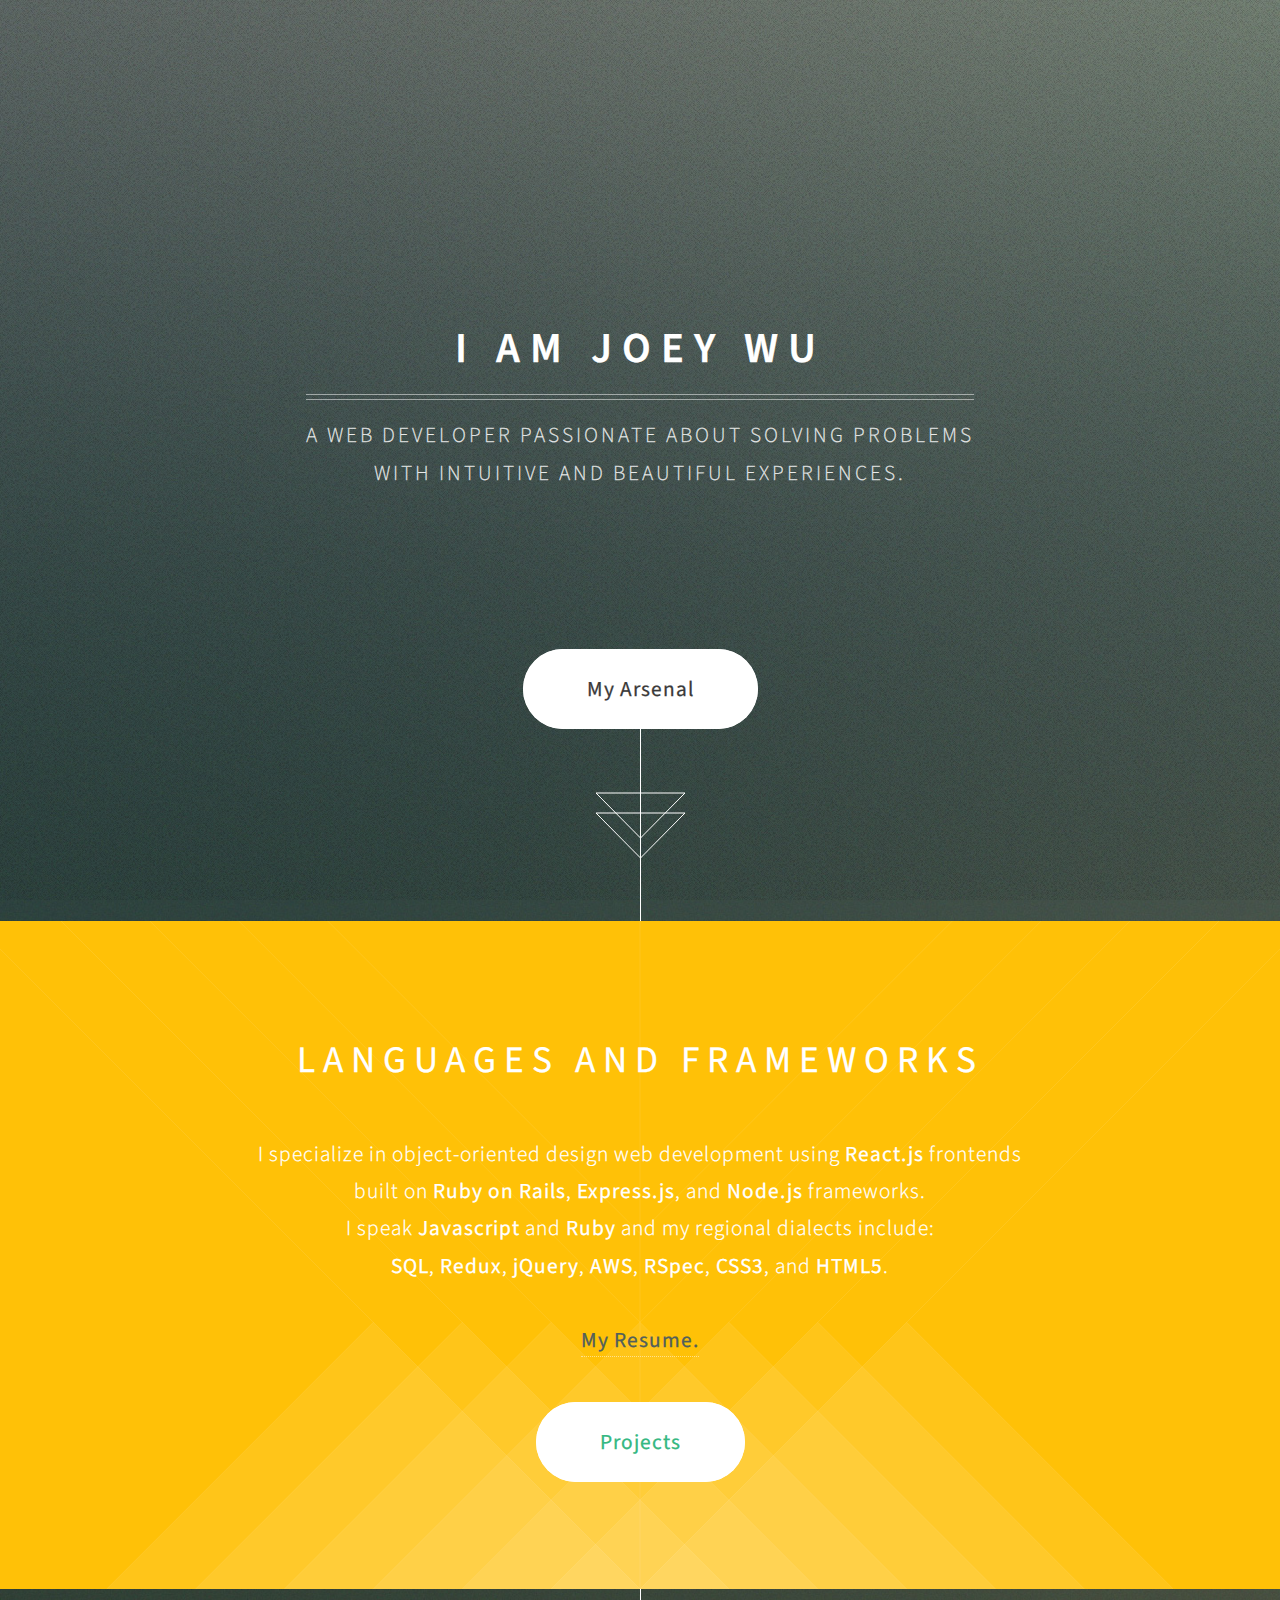
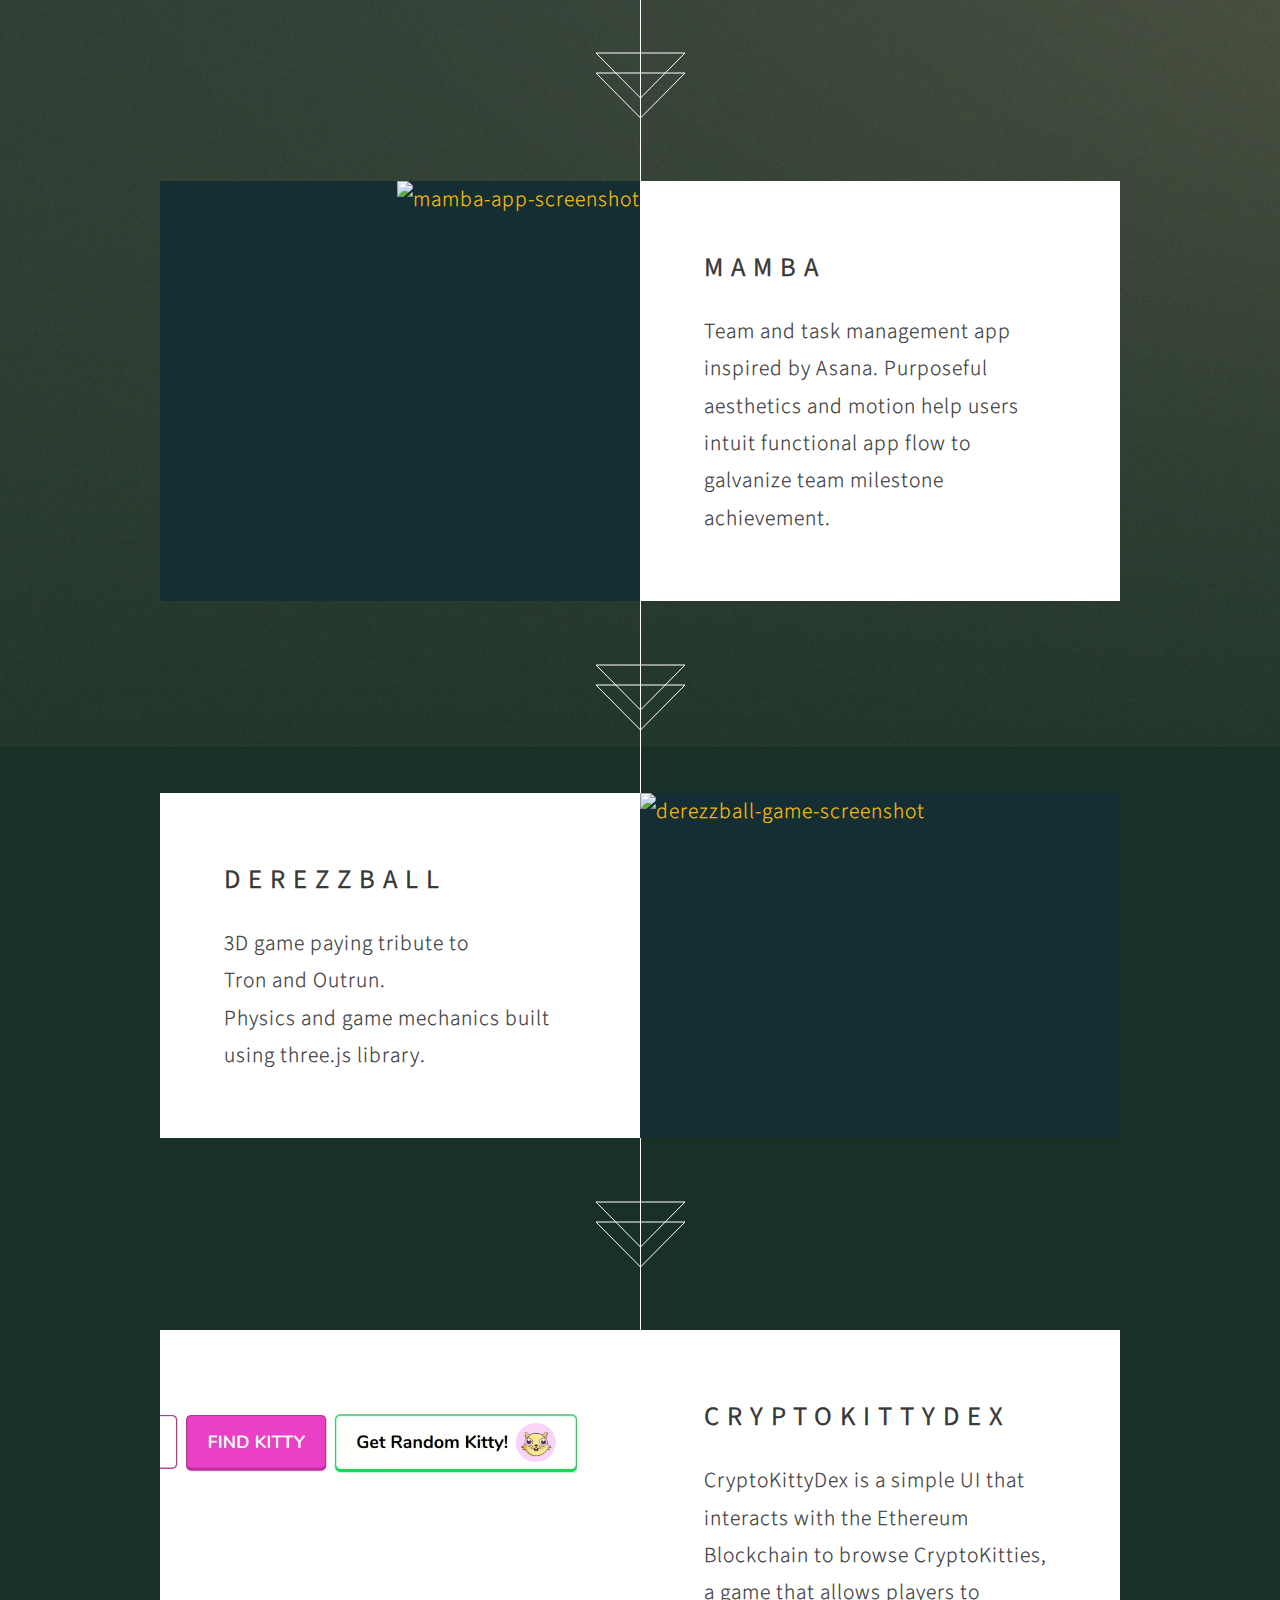
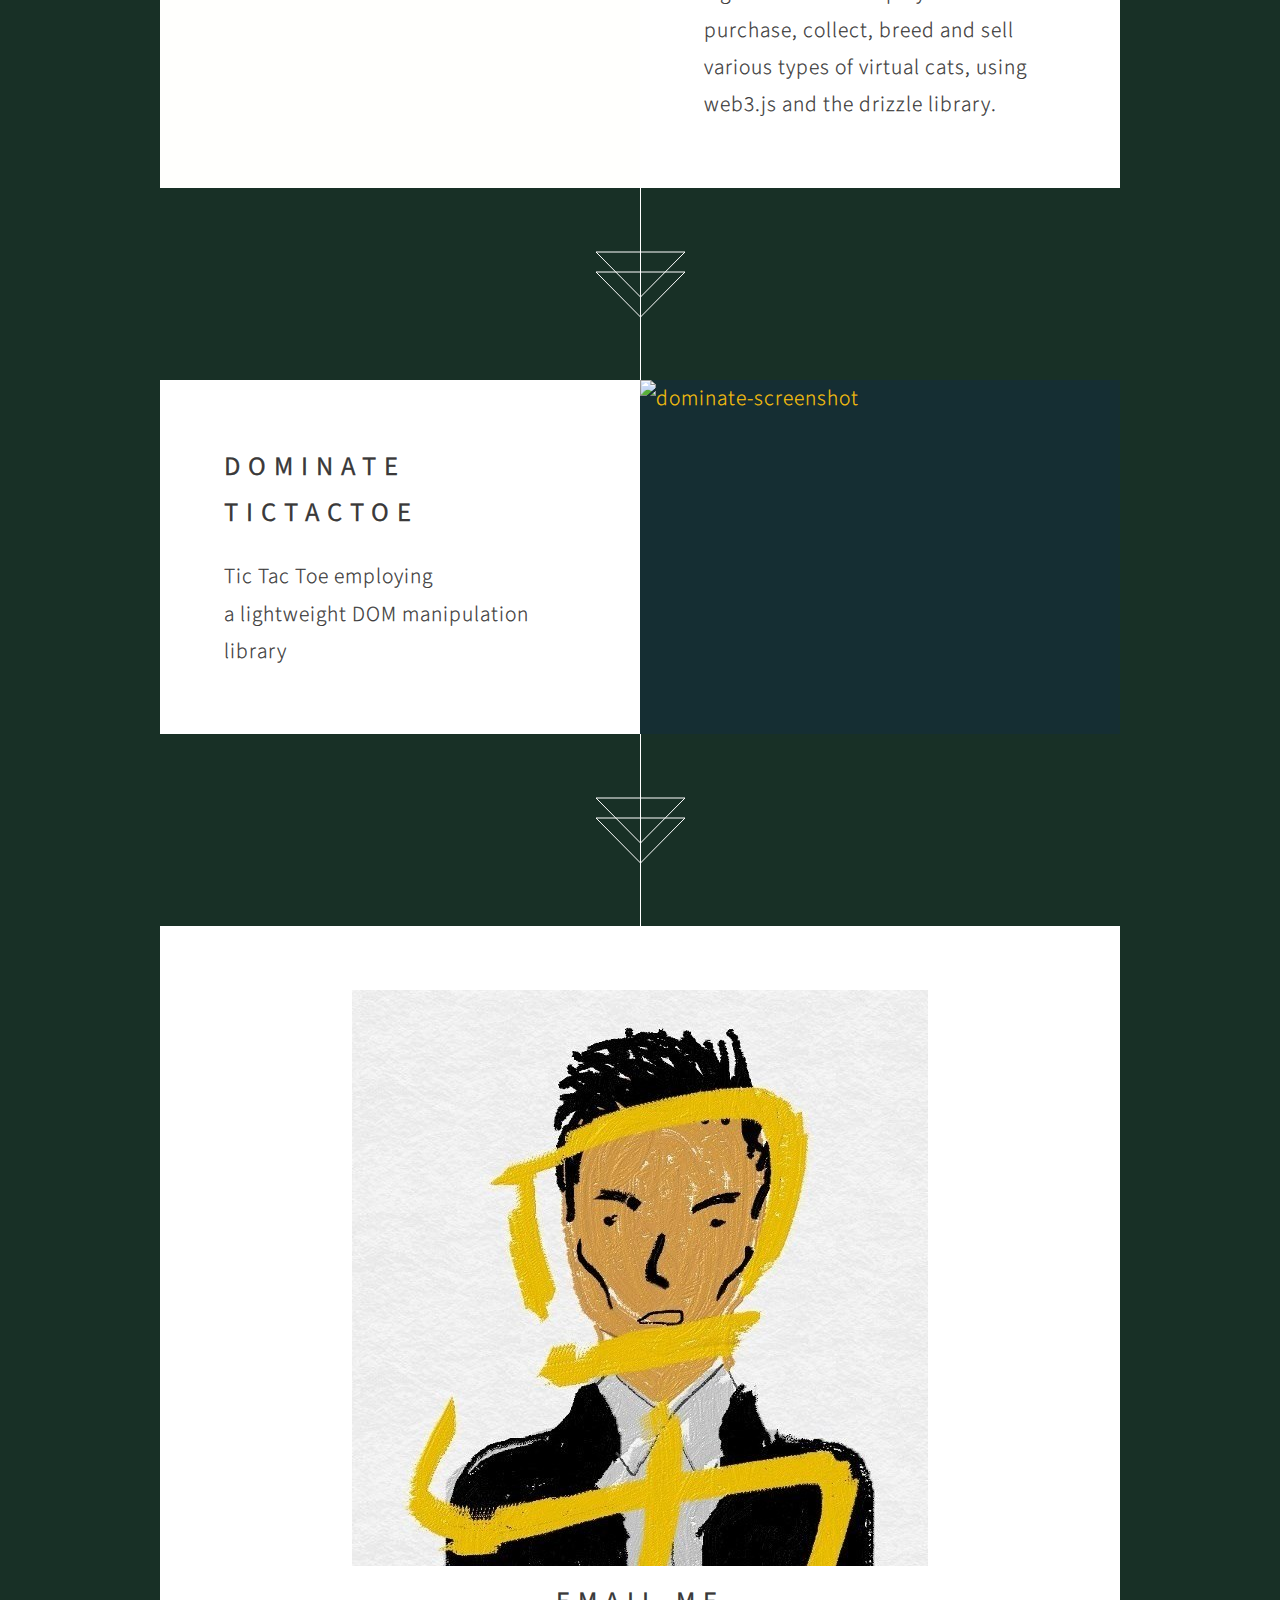
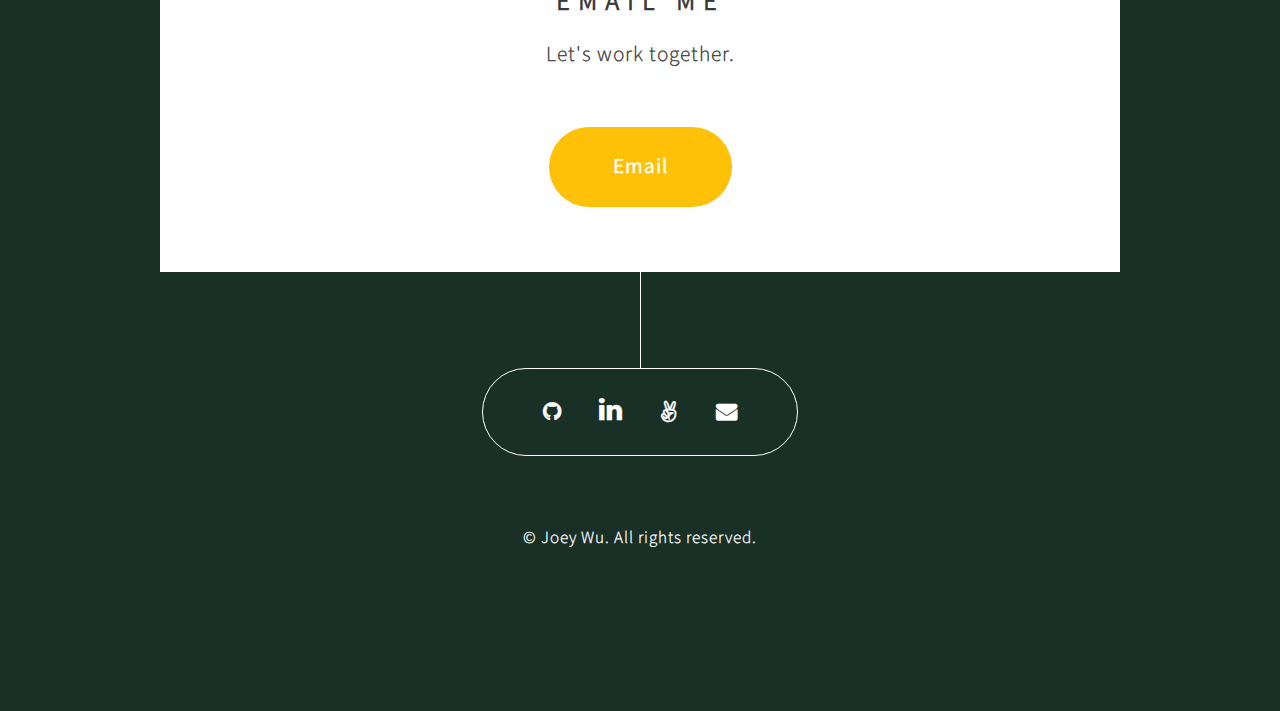
==== index.html @ 5d9fafb5 "edited cryptokittydex text" ====
<!DOCTYPE HTML>
<!--
	Overflow by HTML5 UP
	html5up.net | @ajlkn
	Free for personal and commercial use under the CCA 3.0 license (html5up.net/license)
-->
<html>
	<head>
		<title>joey wu</title>
    <link rel="shortcut icon" type="image/png" href="./images/jw.png"/>
		<meta charset="utf-8" />
		<meta name="viewport" content="width=device-width, initial-scale=1" />
		<!--[if lte IE 8]><script src="assets/js/ie/html5shiv.js"></script><![endif]-->
		<link rel="stylesheet" href="assets/css/main.css" />
		<!--[if lte IE 8]><link rel="stylesheet" href="assets/css/ie8.css" /><![endif]-->
	</head>
	<body>

		<!-- Header -->
			<section id="header">
				<header>
					<h1 class="joey-wu"><div class="i">I</div> <div class="am">am</div> <div class="joey">Joey</div> <div class="wu">Wu</div></h1>
					<p>A web developer passionate about solving problems <br/> with intuitive and beautiful experiences.</p>
				</header>
				<footer>
					<a href="#banner" class="button style2 scrolly-middle">My Arsenal</a>
				</footer>
			</section>

		<!-- Banner -->
			<section id="banner">
				<header>
					<h2>Languages and Frameworks</h2>
				</header>
				<p>I specialize in object-oriented design web development using <strong>React.js</strong> frontends
					<br/> built on <strong>Ruby on Rails</strong>, <strong>Express.js</strong>, and <strong>Node.js</strong> frameworks.
					<br/> I speak <strong>Javascript</strong> and <strong>Ruby</strong> and my regional dialects include:
					<br/> <strong>SQL</strong>, <strong>Redux</strong>, <strong>jQuery</strong>, <strong>AWS</strong>, <strong>RSpec</strong>,
					<strong>CSS3</strong>, and
					<strong>HTML5</strong>.
        <br/><br/><strong><a href="./assets/docs/JoeyWuResume.pdf">My Resume.</a></strong></p>
				<footer>
					<a href="#first" class="button style2 scrolly">Projects</a>
				</footer>
			</section>

		<!-- Feature 1 -->
			<article id="first" class="container box style1 right">
				<a href="https://aa-mamba.herokuapp.com/#/" class="image fit"><img src="images/mamba_demo.gif" alt="mamba-app-screenshot" /></a>
				<div class="inner">
					<header>
						<h2>Mamba</h2>
					</header>
					<p>Team and task management app inspired by Asana. Purposeful aesthetics and motion help users intuit functional app flow to galvanize team milestone achievement.</p>
				</div>
			</article>

		<!-- Feature 2 -->
			<article class="container box style1 left">
				<a href="https://www.joey-wu.com/Derezzball/" class="image fit"><img src="images/derezzball.gif" alt="derezzball-game-screenshot" /></a>
				<div class="inner">
					<header>
						<h2>Derezzball</h2>
					</header>
					<p>3D game paying tribute to<br/>
            Tron and Outrun. <br/>
            Physics and game mechanics built using three.js library.</p>
				</div>
			</article>

			<!-- Feature 3 -->
			<article id="first" class="container box style1 right">
				<a href="https://github.com/wjoeyu/CryptoKittyDex" class="image fit"><img src="images/kitty_browser.gif" alt="cryptokittydex-app-screenshot" /></a>
				<div class="inner">
					<header>
						<h2>CryptoKittyDex</h2>
					</header>
					<p>CryptoKittyDex is a simple UI that interacts with the Ethereum Blockchain to browse CryptoKitties, a game that allows players to purchase, collect, breed and sell various types of virtual cats, using web3.js and the drizzle library. </p>
				</div>
			</article>

		<!-- Feature 4 -->
			<article class="container box style1 left">
				<a href="https://www.joey-wu.com/DOMinate/" class="image fit"><img src="images/dom_ttt.gif" alt="dominate-screenshot" /></a>
				<div class="inner">
					<header>
						<h2>DOMinate TICTACTOE</h2>
					</header>
					<p>Tic Tac Toe employing<br/>a lightweight DOM manipulation library</p>
				</div>
			</article>

		<!-- Portfolio -->
			<!-- <article class="container box style2">
				<header>
					<h2>Magnis parturient</h2>
					<p>Justo phasellus et aenean dignissim<br />
					placerat cubilia purus lectus.</p>
				</header>
				<div class="inner gallery">
					<div class="row 0%">
						<div class="3u 12u(mobile)"><a href="images/fulls/01.jpg" class="image fit"><img src="images/thumbs/01.jpg" alt="" title="Ad infinitum" /></a></div>
						<div class="3u 12u(mobile)"><a href="images/fulls/02.jpg" class="image fit"><img src="images/thumbs/02.jpg" alt="" title="Dressed in Clarity" /></a></div>
						<div class="3u 12u(mobile)"><a href="images/fulls/03.jpg" class="image fit"><img src="images/thumbs/03.jpg" alt="" title="Raven" /></a></div>
						<div class="3u 12u(mobile)"><a href="images/fulls/04.jpg" class="image fit"><img src="images/thumbs/04.jpg" alt="" title="I'll have a cup of Disneyland, please" /></a></div>
					</div>
					<div class="row 0%">
						<div class="3u 12u(mobile)"><a href="images/fulls/05.jpg" class="image fit"><img src="images/thumbs/05.jpg" alt="" title="Cherish" /></a></div>
						<div class="3u 12u(mobile)"><a href="images/fulls/06.jpg" class="image fit"><img src="images/thumbs/06.jpg" alt="" title="Different." /></a></div>
						<div class="3u 12u(mobile)"><a href="images/fulls/07.jpg" class="image fit"><img src="images/thumbs/07.jpg" alt="" title="History was made here" /></a></div>
						<div class="3u 12u(mobile)"><a href="images/fulls/08.jpg" class="image fit"><img src="images/thumbs/08.jpg" alt="" title="People come and go and walk away" /></a></div>
					</div>
				</div>
			</article> -->

		<!-- Contact -->
			<article class="container box style3">
				<header>
          <img class="profile-pic" src="./images/profilePic.jpg" alt="joey-wu-profile-pic">

					<h2>Email me</h2>
					<p>Let's work together.</p>
				</header>
				<form method="post" action="mailto:wjoeyu@gmail.com">
					<div class="row 50%">
						<!-- <div class="6u 12u$(mobile)"><input type="text" class="text" name="name" placeholder="Name" /></div>
						<div class="6u$ 12u$(mobile)"><input type="text" class="text" name="email" placeholder="Email" /></div>
						<div class="12u$">
							<textarea name="message" placeholder="Message"></textarea>
						</div> -->
						<div class="12u$">
							<ul class="actions">
								<li><input type="submit" value="Email" /></li>
							</ul>
						</div>
					</div>
				</form>
			</article>

		<!-- Generic -->
		<!--
			<article class="container box style3">
				<header>
					<h2>Generic Box</h2>
					<p>Just a generic box. Nothing to see here.</p>
				</header>
				<section>
					<header>
						<h3>Paragraph</h3>
						<p>This is a subtitle</p>
					</header>
					<p>Phasellus nisl nisl, varius id <sup>porttitor sed pellentesque</sup> ac orci. Pellentesque
					habitant <strong>strong</strong> tristique <b>bold</b> et netus <i>italic</i> malesuada <em>emphasized</em> ac turpis egestas. Morbi
					leo suscipit ut. Praesent <sub>id turpis vitae</sub> turpis pretium ultricies. Vestibulum sit
					amet risus elit.</p>
				</section>
				<section>
					<header>
						<h3>Blockquote</h3>
					</header>
					<blockquote>Fringilla nisl. Donec accumsan interdum nisi, quis tincidunt felis sagittis eget.
					tempus euismod. Vestibulum ante ipsum primis in faucibus.</blockquote>
				</section>
				<section>
					<header>
						<h3>Divider</h3>
					</header>
					<p>Donec consectetur <a href="#">vestibulum dolor et pulvinar</a>. Etiam vel felis enim, at viverra
					ligula. Ut porttitor sagittis lorem, quis eleifend nisi ornare vel. Praesent nec orci
					facilisis leo magna. Cras sit amet urna eros, id egestas urna. Quisque aliquam
					tempus euismod. Vestibulum ante ipsum primis in faucibus orci luctus et ultrices
					posuere cubilia.</p>
					<hr />
					<p>Donec consectetur vestibulum dolor et pulvinar. Etiam vel felis enim, at viverra
					ligula. Ut porttitor sagittis lorem, quis eleifend nisi ornare vel. Praesent nec orci
					facilisis leo magna. Cras sit amet urna eros, id egestas urna. Quisque aliquam
					tempus euismod. Vestibulum ante ipsum primis in faucibus orci luctus et ultrices
					posuere cubilia.</p>
				</section>
				<section>
					<header>
						<h3>Unordered List</h3>
					</header>
					<ul class="default">
						<li>Donec consectetur vestibulum dolor et pulvinar. Etiam vel felis enim, at viverra ligula. Ut porttitor sagittis lorem, quis eleifend nisi ornare vel.</li>
						<li>Donec consectetur vestibulum dolor et pulvinar. Etiam vel felis enim, at viverra ligula. Ut porttitor sagittis lorem, quis eleifend nisi ornare vel.</li>
						<li>Donec consectetur vestibulum dolor et pulvinar. Etiam vel felis enim, at viverra ligula. Ut porttitor sagittis lorem, quis eleifend nisi ornare vel.</li>
						<li>Donec consectetur vestibulum dolor et pulvinar. Etiam vel felis enim, at viverra ligula. Ut porttitor sagittis lorem, quis eleifend nisi ornare vel.</li>
					</ul>
				</section>
				<section>
					<header>
						<h3>Ordered List</h3>
					</header>
					<ol class="default">
						<li>Donec consectetur vestibulum dolor et pulvinar. Etiam vel felis enim, at viverra ligula. Ut porttitor sagittis lorem, quis eleifend nisi ornare vel.</li>
						<li>Donec consectetur vestibulum dolor et pulvinar. Etiam vel felis enim, at viverra ligula. Ut porttitor sagittis lorem, quis eleifend nisi ornare vel.</li>
						<li>Donec consectetur vestibulum dolor et pulvinar. Etiam vel felis enim, at viverra ligula. Ut porttitor sagittis lorem, quis eleifend nisi ornare vel.</li>
						<li>Donec consectetur vestibulum dolor et pulvinar. Etiam vel felis enim, at viverra ligula. Ut porttitor sagittis lorem, quis eleifend nisi ornare vel.</li>
					</ol>
				</section>
				<section>
					<header>
						<h3>Table</h3>
					</header>
					<div class="table-wrapper">
						<table class="default">
							<thead>
								<tr>
									<th>ID</th>
									<th>Name</th>
									<th>Description</th>
									<th>Price</th>
								</tr>
							</thead>
							<tbody>
								<tr>
									<td>45815</td>
									<td>Something</td>
									<td>Ut porttitor sagittis lorem quis nisi ornare.</td>
									<td>29.99</td>
								</tr>
								<tr>
									<td>24524</td>
									<td>Nothing</td>
									<td>Ut porttitor sagittis lorem quis nisi ornare.</td>
									<td>19.99</td>
								</tr>
								<tr>
									<td>45815</td>
									<td>Something</td>
									<td>Ut porttitor sagittis lorem quis nisi ornare.</td>
									<td>29.99</td>
								</tr>
								<tr>
									<td>24524</td>
									<td>Nothing</td>
									<td>Ut porttitor sagittis lorem quis nisi ornare.</td>
									<td>19.99</td>
								</tr>
							</tbody>
							<tfoot>
								<tr>
									<td colspan="3"></td>
									<td>100.00</td>
								</tr>
							</tfoot>
						</table>
					</div>
				</section>
				<section>
					<header>
						<h3>Form</h3>
					</header>
					<form method="post" action="#">
						<div class="row">
							<div class="6u">
								<input class="text" type="text" name="name" id="name" value="" placeholder="John Doe" />
							</div>
							<div class="6u">
								<input class="text" type="text" name="email" id="email" value="" placeholder="johndoe@domain.tld" />
							</div>
						</div>
						<div class="row">
							<div class="12u">
								<select name="department" id="department">
									<option value="">Choose a department</option>
									<option value="1">Manufacturing</option>
									<option value="2">Administration</option>
									<option value="3">Support</option>
								</select>
							</div>
						</div>
						<div class="row">
							<div class="12u">
								<input class="text" type="text" name="subject" id="subject" value="" placeholder="Enter your subject" />
							</div>
						</div>
						<div class="row">
							<div class="12u">
								<textarea name="message" id="message" placeholder="Enter your message"></textarea>
							</div>
						</div>
						<div class="row">
							<div class="12u">
								<ul class="actions">
									<li><input type="submit" value="Submit" /></li>
									<li><input type="reset" class="style3" value="Clear Form" /></li>
								</ul>
							</div>
						</div>
					</form>
				</section>
			</article>
		-->

		<section id="footer">
			<ul class="icons">
				<li><a href="https://github.com/wjoeyu" class="fa fa-github" aria-hidden="true"><span class="label"></span></a></li>
				<li><a href="https://www.linkedin.com/in/wjoeyu/" class="icon fa-linkedin"><span class="label">LinkedIn</span></a></li>
				<li><a href="https://angel.co/joey-wu-3" class="fa fa-angellist"><span class="label"></span></a></li>
				<li><a href="mailto:wjoeyu@gmail.com" class="fa fa-envelope"><span class="label"></span></a></li>
			</ul>
			<div class="copyright">
				<ul class="menu">
					<li>&copy; Joey Wu. All rights reserved.</li>
				</ul>
			</div>
		</section>

		<!-- Scripts -->
			<script src="assets/js/jquery.min.js"></script>
			<script src="assets/js/jquery.scrolly.min.js"></script>
			<script src="assets/js/jquery.poptrox.min.js"></script>
			<script src="assets/js/skel.min.js"></script>
			<script src="assets/js/util.js"></script>
			<!--[if lte IE 8]><script src="assets/js/ie/respond.min.js"></script><![endif]-->
			<script src="assets/js/main.js"></script>

	</body>
</html>
---- assets/css/main.css ----
@import url("https://fonts.googleapis.com/css?family=Source+Sans+Pro:300,300italic,400,600");
@import url("font-awesome.min.css");

/*
	Overflow by HTML5 UP
	html5up.net | @ajlkn
	Free for personal and commercial use under the CCA 3.0 license (html5up.net/license)
*/

/* Reset */

	html, body, div, span, applet, object, iframe, h1, h2, h3, h4, h5, h6, p, blockquote, pre, a, abbr, acronym, address, big, cite, code, del, dfn, em, img, ins, kbd, q, s, samp, small, strike, strong, sub, sup, tt, var, b, u, i, center, dl, dt, dd, ol, ul, li, fieldset, form, label, legend, table, caption, tbody, tfoot, thead, tr, th, td, article, aside, canvas, details, embed, figure, figcaption, footer, header, hgroup, menu, nav, output, ruby, section, summary, time, mark, audio, video {
		margin: 0;
		padding: 0;
		border: 0;
		font-size: 100%;
		font: inherit;
		vertical-align: baseline;
	}

	article, aside, details, figcaption, figure, footer, header, hgroup, menu, nav, section {
		display: block;
	}

	body {
		line-height: 1;
	}

	ol, ul {
		list-style: none;
	}

	blockquote, q {
		quotes: none;
	}

	blockquote:before, blockquote:after, q:before, q:after {
		content: '';
		content: none;
	}

	table {
		border-collapse: collapse;
		border-spacing: 0;
	}

	body {
		-webkit-text-size-adjust: none;
	}

/* Box Model */

	*, *:before, *:after {
		-moz-box-sizing: border-box;
		-webkit-box-sizing: border-box;
		box-sizing: border-box;
	}

/* Containers */

	.container {
		margin-left: auto;
		margin-right: auto;
	}

	.container.\31 25\25 {
		width: 100%;
		max-width: 1425px;
		min-width: 1140px;
	}

	.container.\37 5\25 {
		width: 855px;
	}

	.container.\35 0\25 {
		width: 570px;
	}

	.container.\32 5\25 {
		width: 285px;
	}

	.container {
		width: 1140px;
	}

	@media screen and (max-width: 1680px) {

		.container.\31 25\25 {
			width: 100%;
			max-width: 1200px;
			min-width: 960px;
		}

		.container.\37 5\25 {
			width: 720px;
		}

		.container.\35 0\25 {
			width: 480px;
		}

		.container.\32 5\25 {
			width: 240px;
		}

		.container {
			width: 960px;
		}

	}

	@media screen and (max-width: 1080px) {

		.container.\31 25\25 {
			width: 100%;
			max-width: 118.75%;
			min-width: 95%;
		}

		.container.\37 5\25 {
			width: 71.25%;
		}

		.container.\35 0\25 {
			width: 47.5%;
		}

		.container.\32 5\25 {
			width: 23.75%;
		}

		.container {
			width: 95%;
		}

	}

	@media screen and (max-width: 840px) {

		.container.\31 25\25 {
			width: 100%;
			max-width: 118.75%;
			min-width: 95%;
		}

		.container.\37 5\25 {
			width: 71.25%;
		}

		.container.\35 0\25 {
			width: 47.5%;
		}

		.container.\32 5\25 {
			width: 23.75%;
		}

		.container {
			width: 95%;
		}

	}

	@media screen and (max-width: 736px) {

		.container.\31 25\25 {
			width: 100%;
			max-width: 118.75%;
			min-width: 95%;
		}

		.container.\37 5\25 {
			width: 71.25%;
		}

		.container.\35 0\25 {
			width: 47.5%;
		}

		.container.\32 5\25 {
			width: 23.75%;
		}

		.container {
			width: 95% !important;
		}

	}

/* Grid */

	.row {
		border-bottom: solid 1px transparent;
		-moz-box-sizing: border-box;
		-webkit-box-sizing: border-box;
		box-sizing: border-box;
	}

	.row > * {
		float: left;
		-moz-box-sizing: border-box;
		-webkit-box-sizing: border-box;
		box-sizing: border-box;
	}

	.row:after, .row:before {
		content: '';
		display: block;
		clear: both;
		height: 0;
	}

	.row.uniform > * > :first-child {
		margin-top: 0;
	}

	.row.uniform > * > :last-child {
		margin-bottom: 0;
	}

	.row.\30 \25 > * {
		padding: 0px 0 0 0px;
	}

	.row.\30 \25 {
		margin: 0px 0 -1px 0px;
	}

	.row.uniform.\30 \25 > * {
		padding: 0px 0 0 0px;
	}

	.row.uniform.\30 \25 {
		margin: 0px 0 -1px 0px;
	}

	.row > * {
		padding: 40px 0 0 40px;
	}

	.row {
		margin: -40px 0 -1px -40px;
	}

	.row.uniform > * {
		padding: 40px 0 0 40px;
	}

	.row.uniform {
		margin: -40px 0 -1px -40px;
	}

	.row.\32 00\25 > * {
		padding: 80px 0 0 80px;
	}

	.row.\32 00\25 {
		margin: -80px 0 -1px -80px;
	}

	.row.uniform.\32 00\25 > * {
		padding: 80px 0 0 80px;
	}

	.row.uniform.\32 00\25 {
		margin: -80px 0 -1px -80px;
	}

	.row.\31 50\25 > * {
		padding: 60px 0 0 60px;
	}

	.row.\31 50\25 {
		margin: -60px 0 -1px -60px;
	}

	.row.uniform.\31 50\25 > * {
		padding: 60px 0 0 60px;
	}

	.row.uniform.\31 50\25 {
		margin: -60px 0 -1px -60px;
	}

	.row.\35 0\25 > * {
		padding: 20px 0 0 20px;
	}

	.row.\35 0\25 {
		margin: -20px 0 -1px -20px;
	}

	.row.uniform.\35 0\25 > * {
		padding: 20px 0 0 20px;
	}

	.row.uniform.\35 0\25 {
		margin: -20px 0 -1px -20px;
	}

	.row.\32 5\25 > * {
		padding: 10px 0 0 10px;
	}

	.row.\32 5\25 {
		margin: -10px 0 -1px -10px;
	}

	.row.uniform.\32 5\25 > * {
		padding: 10px 0 0 10px;
	}

	.row.uniform.\32 5\25 {
		margin: -10px 0 -1px -10px;
	}

	.\31 2u, .\31 2u\24 {
		width: 100%;
		clear: none;
		margin-left: 0;
	}

	.\31 1u, .\31 1u\24 {
		width: 91.6666666667%;
		clear: none;
		margin-left: 0;
	}

	.\31 0u, .\31 0u\24 {
		width: 83.3333333333%;
		clear: none;
		margin-left: 0;
	}

	.\39 u, .\39 u\24 {
		width: 75%;
		clear: none;
		margin-left: 0;
	}

	.\38 u, .\38 u\24 {
		width: 66.6666666667%;
		clear: none;
		margin-left: 0;
	}

	.\37 u, .\37 u\24 {
		width: 58.3333333333%;
		clear: none;
		margin-left: 0;
	}

	.\36 u, .\36 u\24 {
		width: 50%;
		clear: none;
		margin-left: 0;
	}

	.\35 u, .\35 u\24 {
		width: 41.6666666667%;
		clear: none;
		margin-left: 0;
	}

	.\34 u, .\34 u\24 {
		width: 33.3333333333%;
		clear: none;
		margin-left: 0;
	}

	.\33 u, .\33 u\24 {
		width: 25%;
		clear: none;
		margin-left: 0;
	}

	.\32 u, .\32 u\24 {
		width: 16.6666666667%;
		clear: none;
		margin-left: 0;
	}

	.\31 u, .\31 u\24 {
		width: 8.3333333333%;
		clear: none;
		margin-left: 0;
	}

	.\31 2u\24 + *,
	.\31 1u\24 + *,
	.\31 0u\24 + *,
	.\39 u\24 + *,
	.\38 u\24 + *,
	.\37 u\24 + *,
	.\36 u\24 + *,
	.\35 u\24 + *,
	.\34 u\24 + *,
	.\33 u\24 + *,
	.\32 u\24 + *,
	.\31 u\24 + * {
		clear: left;
	}

	.\-11u {
		margin-left: 91.66667%;
	}

	.\-10u {
		margin-left: 83.33333%;
	}

	.\-9u {
		margin-left: 75%;
	}

	.\-8u {
		margin-left: 66.66667%;
	}

	.\-7u {
		margin-left: 58.33333%;
	}

	.\-6u {
		margin-left: 50%;
	}

	.\-5u {
		margin-left: 41.66667%;
	}

	.\-4u {
		margin-left: 33.33333%;
	}

	.\-3u {
		margin-left: 25%;
	}

	.\-2u {
		margin-left: 16.66667%;
	}

	.\-1u {
		margin-left: 8.33333%;
	}

	@media screen and (max-width: 1680px) {

		.row > * {
			padding: 40px 0 0 40px;
		}

		.row {
			margin: -40px 0 -1px -40px;
		}

		.row.uniform > * {
			padding: 40px 0 0 40px;
		}

		.row.uniform {
			margin: -40px 0 -1px -40px;
		}

		.row.\32 00\25 > * {
			padding: 80px 0 0 80px;
		}

		.row.\32 00\25 {
			margin: -80px 0 -1px -80px;
		}

		.row.uniform.\32 00\25 > * {
			padding: 80px 0 0 80px;
		}

		.row.uniform.\32 00\25 {
			margin: -80px 0 -1px -80px;
		}

		.row.\31 50\25 > * {
			padding: 60px 0 0 60px;
		}

		.row.\31 50\25 {
			margin: -60px 0 -1px -60px;
		}

		.row.uniform.\31 50\25 > * {
			padding: 60px 0 0 60px;
		}

		.row.uniform.\31 50\25 {
			margin: -60px 0 -1px -60px;
		}

		.row.\35 0\25 > * {
			padding: 20px 0 0 20px;
		}

		.row.\35 0\25 {
			margin: -20px 0 -1px -20px;
		}

		.row.uniform.\35 0\25 > * {
			padding: 20px 0 0 20px;
		}

		.row.uniform.\35 0\25 {
			margin: -20px 0 -1px -20px;
		}

		.row.\32 5\25 > * {
			padding: 10px 0 0 10px;
		}

		.row.\32 5\25 {
			margin: -10px 0 -1px -10px;
		}

		.row.uniform.\32 5\25 > * {
			padding: 10px 0 0 10px;
		}

		.row.uniform.\32 5\25 {
			margin: -10px 0 -1px -10px;
		}

		.\31 2u\28wide\29, .\31 2u\24\28wide\29 {
			width: 100%;
			clear: none;
			margin-left: 0;
		}

		.\31 1u\28wide\29, .\31 1u\24\28wide\29 {
			width: 91.6666666667%;
			clear: none;
			margin-left: 0;
		}

		.\31 0u\28wide\29, .\31 0u\24\28wide\29 {
			width: 83.3333333333%;
			clear: none;
			margin-left: 0;
		}

		.\39 u\28wide\29, .\39 u\24\28wide\29 {
			width: 75%;
			clear: none;
			margin-left: 0;
		}

		.\38 u\28wide\29, .\38 u\24\28wide\29 {
			width: 66.6666666667%;
			clear: none;
			margin-left: 0;
		}

		.\37 u\28wide\29, .\37 u\24\28wide\29 {
			width: 58.3333333333%;
			clear: none;
			margin-left: 0;
		}

		.\36 u\28wide\29, .\36 u\24\28wide\29 {
			width: 50%;
			clear: none;
			margin-left: 0;
		}

		.\35 u\28wide\29, .\35 u\24\28wide\29 {
			width: 41.6666666667%;
			clear: none;
			margin-left: 0;
		}

		.\34 u\28wide\29, .\34 u\24\28wide\29 {
			width: 33.3333333333%;
			clear: none;
			margin-left: 0;
		}

		.\33 u\28wide\29, .\33 u\24\28wide\29 {
			width: 25%;
			clear: none;
			margin-left: 0;
		}

		.\32 u\28wide\29, .\32 u\24\28wide\29 {
			width: 16.6666666667%;
			clear: none;
			margin-left: 0;
		}

		.\31 u\28wide\29, .\31 u\24\28wide\29 {
			width: 8.3333333333%;
			clear: none;
			margin-left: 0;
		}

		.\31 2u\24\28wide\29 + *,
		.\31 1u\24\28wide\29 + *,
		.\31 0u\24\28wide\29 + *,
		.\39 u\24\28wide\29 + *,
		.\38 u\24\28wide\29 + *,
		.\37 u\24\28wide\29 + *,
		.\36 u\24\28wide\29 + *,
		.\35 u\24\28wide\29 + *,
		.\34 u\24\28wide\29 + *,
		.\33 u\24\28wide\29 + *,
		.\32 u\24\28wide\29 + *,
		.\31 u\24\28wide\29 + * {
			clear: left;
		}

		.\-11u\28wide\29 {
			margin-left: 91.66667%;
		}

		.\-10u\28wide\29 {
			margin-left: 83.33333%;
		}

		.\-9u\28wide\29 {
			margin-left: 75%;
		}

		.\-8u\28wide\29 {
			margin-left: 66.66667%;
		}

		.\-7u\28wide\29 {
			margin-left: 58.33333%;
		}

		.\-6u\28wide\29 {
			margin-left: 50%;
		}

		.\-5u\28wide\29 {
			margin-left: 41.66667%;
		}

		.\-4u\28wide\29 {
			margin-left: 33.33333%;
		}

		.\-3u\28wide\29 {
			margin-left: 25%;
		}

		.\-2u\28wide\29 {
			margin-left: 16.66667%;
		}

		.\-1u\28wide\29 {
			margin-left: 8.33333%;
		}

	}

	@media screen and (max-width: 1080px) {

		.row > * {
			padding: 40px 0 0 40px;
		}

		.row {
			margin: -40px 0 -1px -40px;
		}

		.row.uniform > * {
			padding: 40px 0 0 40px;
		}

		.row.uniform {
			margin: -40px 0 -1px -40px;
		}

		.row.\32 00\25 > * {
			padding: 80px 0 0 80px;
		}

		.row.\32 00\25 {
			margin: -80px 0 -1px -80px;
		}

		.row.uniform.\32 00\25 > * {
			padding: 80px 0 0 80px;
		}

		.row.uniform.\32 00\25 {
			margin: -80px 0 -1px -80px;
		}

		.row.\31 50\25 > * {
			padding: 60px 0 0 60px;
		}

		.row.\31 50\25 {
			margin: -60px 0 -1px -60px;
		}

		.row.uniform.\31 50\25 > * {
			padding: 60px 0 0 60px;
		}

		.row.uniform.\31 50\25 {
			margin: -60px 0 -1px -60px;
		}

		.row.\35 0\25 > * {
			padding: 20px 0 0 20px;
		}

		.row.\35 0\25 {
			margin: -20px 0 -1px -20px;
		}

		.row.uniform.\35 0\25 > * {
			padding: 20px 0 0 20px;
		}

		.row.uniform.\35 0\25 {
			margin: -20px 0 -1px -20px;
		}

		.row.\32 5\25 > * {
			padding: 10px 0 0 10px;
		}

		.row.\32 5\25 {
			margin: -10px 0 -1px -10px;
		}

		.row.uniform.\32 5\25 > * {
			padding: 10px 0 0 10px;
		}

		.row.uniform.\32 5\25 {
			margin: -10px 0 -1px -10px;
		}

		.\31 2u\28normal\29, .\31 2u\24\28normal\29 {
			width: 100%;
			clear: none;
			margin-left: 0;
		}

		.\31 1u\28normal\29, .\31 1u\24\28normal\29 {
			width: 91.6666666667%;
			clear: none;
			margin-left: 0;
		}

		.\31 0u\28normal\29, .\31 0u\24\28normal\29 {
			width: 83.3333333333%;
			clear: none;
			margin-left: 0;
		}

		.\39 u\28normal\29, .\39 u\24\28normal\29 {
			width: 75%;
			clear: none;
			margin-left: 0;
		}

		.\38 u\28normal\29, .\38 u\24\28normal\29 {
			width: 66.6666666667%;
			clear: none;
			margin-left: 0;
		}

		.\37 u\28normal\29, .\37 u\24\28normal\29 {
			width: 58.3333333333%;
			clear: none;
			margin-left: 0;
		}

		.\36 u\28normal\29, .\36 u\24\28normal\29 {
			width: 50%;
			clear: none;
			margin-left: 0;
		}

		.\35 u\28normal\29, .\35 u\24\28normal\29 {
			width: 41.6666666667%;
			clear: none;
			margin-left: 0;
		}

		.\34 u\28normal\29, .\34 u\24\28normal\29 {
			width: 33.3333333333%;
			clear: none;
			margin-left: 0;
		}

		.\33 u\28normal\29, .\33 u\24\28normal\29 {
			width: 25%;
			clear: none;
			margin-left: 0;
		}

		.\32 u\28normal\29, .\32 u\24\28normal\29 {
			width: 16.6666666667%;
			clear: none;
			margin-left: 0;
		}

		.\31 u\28normal\29, .\31 u\24\28normal\29 {
			width: 8.3333333333%;
			clear: none;
			margin-left: 0;
		}

		.\31 2u\24\28normal\29 + *,
		.\31 1u\24\28normal\29 + *,
		.\31 0u\24\28normal\29 + *,
		.\39 u\24\28normal\29 + *,
		.\38 u\24\28normal\29 + *,
		.\37 u\24\28normal\29 + *,
		.\36 u\24\28normal\29 + *,
		.\35 u\24\28normal\29 + *,
		.\34 u\24\28normal\29 + *,
		.\33 u\24\28normal\29 + *,
		.\32 u\24\28normal\29 + *,
		.\31 u\24\28normal\29 + * {
			clear: left;
		}

		.\-11u\28normal\29 {
			margin-left: 91.66667%;
		}

		.\-10u\28normal\29 {
			margin-left: 83.33333%;
		}

		.\-9u\28normal\29 {
			margin-left: 75%;
		}

		.\-8u\28normal\29 {
			margin-left: 66.66667%;
		}

		.\-7u\28normal\29 {
			margin-left: 58.33333%;
		}

		.\-6u\28normal\29 {
			margin-left: 50%;
		}

		.\-5u\28normal\29 {
			margin-left: 41.66667%;
		}

		.\-4u\28normal\29 {
			margin-left: 33.33333%;
		}

		.\-3u\28normal\29 {
			margin-left: 25%;
		}

		.\-2u\28normal\29 {
			margin-left: 16.66667%;
		}

		.\-1u\28normal\29 {
			margin-left: 8.33333%;
		}

	}

	@media screen and (max-width: 840px) {

		.row > * {
			padding: 30px 0 0 30px;
		}

		.row {
			margin: -30px 0 -1px -30px;
		}

		.row.uniform > * {
			padding: 30px 0 0 30px;
		}

		.row.uniform {
			margin: -30px 0 -1px -30px;
		}

		.row.\32 00\25 > * {
			padding: 60px 0 0 60px;
		}

		.row.\32 00\25 {
			margin: -60px 0 -1px -60px;
		}

		.row.uniform.\32 00\25 > * {
			padding: 60px 0 0 60px;
		}

		.row.uniform.\32 00\25 {
			margin: -60px 0 -1px -60px;
		}

		.row.\31 50\25 > * {
			padding: 45px 0 0 45px;
		}

		.row.\31 50\25 {
			margin: -45px 0 -1px -45px;
		}

		.row.uniform.\31 50\25 > * {
			padding: 45px 0 0 45px;
		}

		.row.uniform.\31 50\25 {
			margin: -45px 0 -1px -45px;
		}

		.row.\35 0\25 > * {
			padding: 15px 0 0 15px;
		}

		.row.\35 0\25 {
			margin: -15px 0 -1px -15px;
		}

		.row.uniform.\35 0\25 > * {
			padding: 15px 0 0 15px;
		}

		.row.uniform.\35 0\25 {
			margin: -15px 0 -1px -15px;
		}

		.row.\32 5\25 > * {
			padding: 7.5px 0 0 7.5px;
		}

		.row.\32 5\25 {
			margin: -7.5px 0 -1px -7.5px;
		}

		.row.uniform.\32 5\25 > * {
			padding: 7.5px 0 0 7.5px;
		}

		.row.uniform.\32 5\25 {
			margin: -7.5px 0 -1px -7.5px;
		}

		.\31 2u\28narrow\29, .\31 2u\24\28narrow\29 {
			width: 100%;
			clear: none;
			margin-left: 0;
		}

		.\31 1u\28narrow\29, .\31 1u\24\28narrow\29 {
			width: 91.6666666667%;
			clear: none;
			margin-left: 0;
		}

		.\31 0u\28narrow\29, .\31 0u\24\28narrow\29 {
			width: 83.3333333333%;
			clear: none;
			margin-left: 0;
		}

		.\39 u\28narrow\29, .\39 u\24\28narrow\29 {
			width: 75%;
			clear: none;
			margin-left: 0;
		}

		.\38 u\28narrow\29, .\38 u\24\28narrow\29 {
			width: 66.6666666667%;
			clear: none;
			margin-left: 0;
		}

		.\37 u\28narrow\29, .\37 u\24\28narrow\29 {
			width: 58.3333333333%;
			clear: none;
			margin-left: 0;
		}

		.\36 u\28narrow\29, .\36 u\24\28narrow\29 {
			width: 50%;
			clear: none;
			margin-left: 0;
		}

		.\35 u\28narrow\29, .\35 u\24\28narrow\29 {
			width: 41.6666666667%;
			clear: none;
			margin-left: 0;
		}

		.\34 u\28narrow\29, .\34 u\24\28narrow\29 {
			width: 33.3333333333%;
			clear: none;
			margin-left: 0;
		}

		.\33 u\28narrow\29, .\33 u\24\28narrow\29 {
			width: 25%;
			clear: none;
			margin-left: 0;
		}

		.\32 u\28narrow\29, .\32 u\24\28narrow\29 {
			width: 16.6666666667%;
			clear: none;
			margin-left: 0;
		}

		.\31 u\28narrow\29, .\31 u\24\28narrow\29 {
			width: 8.3333333333%;
			clear: none;
			margin-left: 0;
		}

		.\31 2u\24\28narrow\29 + *,
		.\31 1u\24\28narrow\29 + *,
		.\31 0u\24\28narrow\29 + *,
		.\39 u\24\28narrow\29 + *,
		.\38 u\24\28narrow\29 + *,
		.\37 u\24\28narrow\29 + *,
		.\36 u\24\28narrow\29 + *,
		.\35 u\24\28narrow\29 + *,
		.\34 u\24\28narrow\29 + *,
		.\33 u\24\28narrow\29 + *,
		.\32 u\24\28narrow\29 + *,
		.\31 u\24\28narrow\29 + * {
			clear: left;
		}

		.\-11u\28narrow\29 {
			margin-left: 91.66667%;
		}

		.\-10u\28narrow\29 {
			margin-left: 83.33333%;
		}

		.\-9u\28narrow\29 {
			margin-left: 75%;
		}

		.\-8u\28narrow\29 {
			margin-left: 66.66667%;
		}

		.\-7u\28narrow\29 {
			margin-left: 58.33333%;
		}

		.\-6u\28narrow\29 {
			margin-left: 50%;
		}

		.\-5u\28narrow\29 {
			margin-left: 41.66667%;
		}

		.\-4u\28narrow\29 {
			margin-left: 33.33333%;
		}

		.\-3u\28narrow\29 {
			margin-left: 25%;
		}

		.\-2u\28narrow\29 {
			margin-left: 16.66667%;
		}

		.\-1u\28narrow\29 {
			margin-left: 8.33333%;
		}

	}

	@media screen and (max-width: 736px) {

		.row > * {
			padding: 20px 0 0 20px;
		}

		.row {
			margin: -20px 0 -1px -20px;
		}

		.row.uniform > * {
			padding: 20px 0 0 20px;
		}

		.row.uniform {
			margin: -20px 0 -1px -20px;
		}

		.row.\32 00\25 > * {
			padding: 40px 0 0 40px;
		}

		.row.\32 00\25 {
			margin: -40px 0 -1px -40px;
		}

		.row.uniform.\32 00\25 > * {
			padding: 40px 0 0 40px;
		}

		.row.uniform.\32 00\25 {
			margin: -40px 0 -1px -40px;
		}

		.row.\31 50\25 > * {
			padding: 30px 0 0 30px;
		}

		.row.\31 50\25 {
			margin: -30px 0 -1px -30px;
		}

		.row.uniform.\31 50\25 > * {
			padding: 30px 0 0 30px;
		}

		.row.uniform.\31 50\25 {
			margin: -30px 0 -1px -30px;
		}

		.row.\35 0\25 > * {
			padding: 10px 0 0 10px;
		}

		.row.\35 0\25 {
			margin: -10px 0 -1px -10px;
		}

		.row.uniform.\35 0\25 > * {
			padding: 10px 0 0 10px;
		}

		.row.uniform.\35 0\25 {
			margin: -10px 0 -1px -10px;
		}

		.row.\32 5\25 > * {
			padding: 5px 0 0 5px;
		}

		.row.\32 5\25 {
			margin: -5px 0 -1px -5px;
		}

		.row.uniform.\32 5\25 > * {
			padding: 5px 0 0 5px;
		}

		.row.uniform.\32 5\25 {
			margin: -5px 0 -1px -5px;
		}

		.\31 2u\28mobile\29, .\31 2u\24\28mobile\29 {
			width: 100%;
			clear: none;
			margin-left: 0;
		}

		.\31 1u\28mobile\29, .\31 1u\24\28mobile\29 {
			width: 91.6666666667%;
			clear: none;
			margin-left: 0;
		}

		.\31 0u\28mobile\29, .\31 0u\24\28mobile\29 {
			width: 83.3333333333%;
			clear: none;
			margin-left: 0;
		}

		.\39 u\28mobile\29, .\39 u\24\28mobile\29 {
			width: 75%;
			clear: none;
			margin-left: 0;
		}

		.\38 u\28mobile\29, .\38 u\24\28mobile\29 {
			width: 66.6666666667%;
			clear: none;
			margin-left: 0;
		}

		.\37 u\28mobile\29, .\37 u\24\28mobile\29 {
			width: 58.3333333333%;
			clear: none;
			margin-left: 0;
		}

		.\36 u\28mobile\29, .\36 u\24\28mobile\29 {
			width: 50%;
			clear: none;
			margin-left: 0;
		}

		.\35 u\28mobile\29, .\35 u\24\28mobile\29 {
			width: 41.6666666667%;
			clear: none;
			margin-left: 0;
		}

		.\34 u\28mobile\29, .\34 u\24\28mobile\29 {
			width: 33.3333333333%;
			clear: none;
			margin-left: 0;
		}

		.\33 u\28mobile\29, .\33 u\24\28mobile\29 {
			width: 25%;
			clear: none;
			margin-left: 0;
		}

		.\32 u\28mobile\29, .\32 u\24\28mobile\29 {
			width: 16.6666666667%;
			clear: none;
			margin-left: 0;
		}

		.\31 u\28mobile\29, .\31 u\24\28mobile\29 {
			width: 8.3333333333%;
			clear: none;
			margin-left: 0;
		}

		.\31 2u\24\28mobile\29 + *,
		.\31 1u\24\28mobile\29 + *,
		.\31 0u\24\28mobile\29 + *,
		.\39 u\24\28mobile\29 + *,
		.\38 u\24\28mobile\29 + *,
		.\37 u\24\28mobile\29 + *,
		.\36 u\24\28mobile\29 + *,
		.\35 u\24\28mobile\29 + *,
		.\34 u\24\28mobile\29 + *,
		.\33 u\24\28mobile\29 + *,
		.\32 u\24\28mobile\29 + *,
		.\31 u\24\28mobile\29 + * {
			clear: left;
		}

		.\-11u\28mobile\29 {
			margin-left: 91.66667%;
		}

		.\-10u\28mobile\29 {
			margin-left: 83.33333%;
		}

		.\-9u\28mobile\29 {
			margin-left: 75%;
		}

		.\-8u\28mobile\29 {
			margin-left: 66.66667%;
		}

		.\-7u\28mobile\29 {
			margin-left: 58.33333%;
		}

		.\-6u\28mobile\29 {
			margin-left: 50%;
		}

		.\-5u\28mobile\29 {
			margin-left: 41.66667%;
		}

		.\-4u\28mobile\29 {
			margin-left: 33.33333%;
		}

		.\-3u\28mobile\29 {
			margin-left: 25%;
		}

		.\-2u\28mobile\29 {
			margin-left: 16.66667%;
		}

		.\-1u\28mobile\29 {
			margin-left: 8.33333%;
		}

	}

/* Basic */

	body {
		background-color: #183026;
		background-image: url("images/overlay.png"), url("../../images/bg.jpg");
		background-repeat: repeat, no-repeat;
		background-size: auto, cover;
		background-position: top left, center 0;
		background-attachment: fixed, fixed;
		font-family: 'Source Sans Pro', sans-serif;
		font-size: 18pt;
		line-height: 1.75em;
		font-weight: 300;
		letter-spacing: 1px;
		color: #3a3939;
		text-shadow: 0 0 0.5px rgba(58, 57, 57, 0.25);
		-webkit-text-stroke: 0.25px;
	}

		body.is-scroll {
			background-attachment: scroll, scroll;
			background-size: auto, 100% auto;
		}

		body.is-loading * {
			-moz-transition: none !important;
			-webkit-transition: none !important;
			-ms-transition: none !important;
			transition: none !important;
			-moz-animation: none !important;
			-webkit-animation: none !important;
			-ms-animation: none !important;
			animation: none !important;
		}

	input, textarea, select {
		font-family: 'Source Sans Pro', sans-serif;
		font-size: 18pt;
		line-height: 1.75em;
		font-weight: 300;
		letter-spacing: 1px;
		color: #3a3939;
		text-shadow: 0 0 0.5px rgba(58, 57, 57, 0.25);
		-webkit-text-stroke: 0.25px;
	}

	h1, h2, h3, h4, h5, h6 {
		font-weight: 400;
		text-transform: uppercase;
		line-height: 1.75em;
	}

	h1 a, h2 a, h3 a, h4 a, h5 a, h6 a {
		color: inherit;
		text-decoration: none;
	}

	h2 {
		font-size: 1.25em;
		letter-spacing: 8px;
	}

	h3 {
		font-size: 1em;
		letter-spacing: 5px;
	}

	strong, b {
		font-weight: 400;
	}

	em, i {
		font-style: italic;
	}

	a {
		-moz-transition: border-color 0.35s ease-in-out, color 0.35s ease-in-out;
		-webkit-transition: border-color 0.35s ease-in-out, color 0.35s ease-in-out;
		-ms-transition: border-color 0.35s ease-in-out, color 0.35s ease-in-out;
		transition: border-color 0.35s ease-in-out, color 0.35s ease-in-out;
		color: #ffc107;
		text-shadow: 0 0 0.5px rgba(53, 184, 143, 0.25);
		text-decoration: none;
		border-bottom: dotted 1px rgba(53, 184, 143, 0.5);
	}

		a:hover {
			border-bottom-color: rgba(53, 184, 143, 0);
		}

	sub {
		position: relative;
		top: 0.5em;
		font-size: 0.8em;
	}

	sup {
		position: relative;
		top: -0.5em;
		font-size: 0.8em;
	}

	hr {
		border: 0;
		border-top: solid 1px #dad9d9;
		margin: 2em 0 2em 0;
	}

	blockquote {
		border-left: solid 0.5em #eae9e9;
		padding: 1em 0 1em 2em;
		font-style: italic;
	}

	p, ul, ol, dl, table {
		margin-bottom: 1em;
	}

	header {
		margin-bottom: 1em;
	}

		header p {
			display: block;
			margin: 0.5em 0 0 0;
			padding: 0 0 1.5em 0;
		}

	footer {
		margin-top: 1em;
	}

	br.clear {
		clear: both;
	}

/* Sections/Article */

	section, article {
		margin-bottom: 3em;
	}

	section > :last-child,
	article > :last-child,
	section:last-child,
	article:last-child {
		margin-bottom: 0;
	}

	.row > section, .row > article {
		margin-bottom: 0;
	}

/* Image */

	.image {
		display: inline-block;
		border: 0;
	}

		.image img {
			display: block;
			width: 100%;
      align-items: center;
		}

		.image.featured {
			display: block;
			width: 100%;
			margin: 0 0 2em 0;
		}

		.image.fit {
			display: block;
			width: 100%;
		}

		.image.left {
			float: left;
			margin: 0 2em 2em 0;
		}

		.image.centered {
			display: block;
			margin: 0 0 2em 0;
		}

			.image.centered img {
				margin: 0 auto;
				width: auto;
			}

/* List */

	ul.default {
		list-style: disc;
		padding-left: 1em;
	}

		ul.default li {
			padding-left: 1.5em;
			margin-top: 1.5em;
		}

			ul.default li:first-child {
				margin-top: 0;
			}

	ul.icons {
		cursor: default;
	}

		ul.icons li {
			display: inline-block;
		}

		ul.icons a {
			display: inline-block;
			width: 2.5em;
			height: 2.5em;
			line-height: 2.5em;
			text-align: center;
			border: 0;
		}

	ul.menu {
		cursor: default;
	}

		ul.menu li {
			display: inline-block;
			line-height: 1em;
			border-left: solid 1px #dad9d9;
			padding: 0 0 0 0.5em;
			margin: 0 0 0 0.5em;
		}

			ul.menu li:first-child {
				border-left: 0;
				padding-left: 0;
				margin-left: 0;
			}

	ul.actions {
		cursor: default;
	}

		ul.actions li {
			display: inline-block;
			margin: 0 0 0 0.5em;
		}

			ul.actions li:first-child {
				margin-left: 0;
			}

	ol.default {
		list-style: decimal;
		padding-left: 1.25em;
	}

		ol.default li {
			padding-left: 1.25em;
			margin-top: 1.5em;
		}

/* Form */

	form label {
		display: block;
		margin: 0 0 0.5em 0;
	}

	form input[type="text"],
	form input[type="email"],
	form input[type="password"],
	form select,
	form textarea {
		-moz-transition: background-color 0.35s ease-in-out;
		-webkit-transition: background-color 0.35s ease-in-out;
		-ms-transition: background-color 0.35s ease-in-out;
		transition: background-color 0.35s ease-in-out;
		-webkit-appearance: none;
		display: block;
		border: 0;
		background: #f1f1f1;
		width: 100%;
		padding: 0.75em;
	}

		form input[type="text"]:focus,
		form input[type="email"]:focus,
		form input[type="password"]:focus,
		form select:focus,
		form textarea:focus {
			background: #f8f8f8;
		}

	form input[type="text"],
	form input[type="email"],
	form input[type="password"],
	form select {
		line-height: 1em;
	}

	form textarea {
		min-height: 12em;
	}

	form .formerize-placeholder {
		color: #5a5959 !important;
	}

	form ::-webkit-input-placeholder {
		color: #5a5959 !important;
	}

	form :-moz-placeholder {
		color: #5a5959 !important;
	}

	form ::-moz-placeholder {
		color: #5a5959 !important;
	}

	form :-ms-input-placeholder {
		color: #5a5959 !important;
	}

	form ::-moz-focus-inner {
		border: 0;
	}

	form ul.actions {
		margin-bottom: 0;
		text-align: center;
	}

/* Table */

	.table-wrapper {
		width: 100%;
		overflow-x: auto;
		-webkit-overflow-scrolling: touch;
	}

	table {
		width: 100%;
	}

		table.default {
			width: 100%;
		}

			table.default tbody tr {
				border-top: solid 1px #eae9e9;
			}

				table.default tbody tr:first-child {
					border-top: 0;
				}

			table.default td {
				padding: 0.75em 1.25em 0.75em 1.25em;
			}

			table.default th {
				text-align: left;
				font-weight: 400;
				padding: 0.75em 1.25em 0.75em 1.25em;
			}

			table.default thead {
				background: #f5f5f5;
			}

/* Button */

	input[type="button"],
	input[type="submit"],
	input[type="reset"],
	button,
	.button {
		-moz-transition: background-color 0.35s ease-in-out, color 0.35s ease-in-out;
		-webkit-transition: background-color 0.35s ease-in-out, color 0.35s ease-in-out;
		-ms-transition: background-color 0.35s ease-in-out, color 0.35s ease-in-out;
		transition: background-color 0.35s ease-in-out, color 0.35s ease-in-out;
		-webkit-appearance: none;
		position: relative;
		display: inline-block;
		border: 0;
		background: #ffc107;
		color: #fff;
		text-shadow: 0 0 0.5px rgba(255, 255, 255, 0.25);
		cursor: pointer;
		text-decoration: none;
		outline: 0;
		padding: 1em 3em 1em 3em;
		text-align: center;
		border-radius: 3em;
		font-weight: 400;
	}

		input[type="button"]:hover,
		input[type="submit"]:hover,
		input[type="reset"]:hover,
		button:hover,
		.button:hover {
			background: #ffd900;
		}

		input[type="button"].style2,
		input[type="submit"].style2,
		input[type="reset"].style2,
		button.style2,
		.button.style2 {
			color: #3a3939;
			background: #fff;
			box-shadow: inset 0 0 0 1px #fff;
		}

			input[type="button"].style2:hover,
			input[type="submit"].style2:hover,
			input[type="reset"].style2:hover,
			button.style2:hover,
			.button.style2:hover {
				background: rgba(255, 255, 255, 0.1);
				color: #fff !important;
				text-shadow: 0 0 0.5px rgba(255, 255, 255, 0.25) !important;
			}

		input[type="button"].style3,
		input[type="submit"].style3,
		input[type="reset"].style3,
		button.style3,
		.button.style3 {
			background: none;
			color: #3a3939;
			box-shadow: inset 0 0 0 1px #dad9d9;
		}

			input[type="button"].style3:hover,
			input[type="submit"].style3:hover,
			input[type="reset"].style3:hover,
			button.style3:hover,
			.button.style3:hover {
				background: rgba(58, 57, 57, 0.025);
			}

/* Box */

	.box {
		position: relative;
		margin-top: 9em;
		margin-bottom: 0;
	}

		.box:after {
			content: '';
			display: block;
			position: absolute;
			top: -9em;
			left: 50%;
			height: 9em;
			border-left: solid 1px #fff;
		}

		.box:before {
			content: '';
			display: block;
			width: 90px;
			height: 66px;
			position: absolute;
			left: 50%;
			top: -4.5em;
			margin-left: -45px;
			margin-top: -33px;
			background: url("images/arrow.svg") no-repeat;
		}

		.box :last-child {
			margin-bottom: 0;
		}

		.box.style1 {
			background: #fff;
			padding: 3em;
		}

			.box.style1 .image {
				display: block;
				position: absolute;
				top: 0;
				width: 50%;
				height: 100%;
				background: #152E33;
				overflow: hidden;
			}

				.box.style1 .image img {
					position: absolute;
					top: 0;
					height: 100%;
					width: auto;
				}

			.box.style1 .inner > :last-child {
				margin: 0;
			}

			.box.style1.right .image {
				left: 0;
			}

				.box.style1.right .image img {
					right: 0;
				}

			.box.style1.right .inner {
				margin-left: 50%;
				padding-left: 3em;
			}

			.box.style1.left .image {
				right: 0;
			}

				.box.style1.left .image img {
					left: 0;
				}

			.box.style1.left .inner {
				margin-right: 50%;
				padding-right: 3em;
			}

		.box.style2 {
			text-align: center;
		}

			.box.style2 header {
				display: inline-block;
				background: #fff;
				padding: 2em 3em 2em 3em;
				margin: 0;
			}

				.box.style2 header p {
					padding: 0;
				}

			.box.style2 .inner {
				position: relative;
				padding: 40px 0 0px 0;
			}

				.box.style2 .inner:after {
					content: '';
					display: block;
					position: absolute;
					top: 0;
					left: 50%;
					height: 100%;
					border-left: solid 1px #fff;
				}

				.box.style2 .inner .row {
					position: relative;
				}

					.box.style2 .inner .row:before {
						content: '';
						display: block;
						position: absolute;
						top: 50%;
						left: 20px;
						width: calc(100% - 40px);
						border-bottom: solid 1px #fff;
					}

				.box.style2 .inner .image {
					position: relative;
					z-index: 1;
					padding: 20px;
				}

		.box.style3 {
			background: #fff;
			padding: 3em;
		}

			.box.style3 header {
				text-align: center;
			}

/* Icons */

	.icon {
		text-decoration: none;
	}

		.icon:before {
			display: inline-block;
			font-family: FontAwesome;
			font-size: 1.25em;
			text-decoration: none;
			font-style: normal;
			font-weight: normal;
			line-height: 1;
			-webkit-font-smoothing: antialiased;
			-moz-osx-font-smoothing: grayscale;
		}

		.icon > .label {
			display: none;
		}

    .i {
      display: inline-block;
      animation-delay: .8s;
      -webkit-animation-delay: .8s;
      -webkit-animation-name: colorize;
      -webkit-animation-duration: 1.2s;
        -moz-animation-name: colorize;
    }

    .am {
      display: inline-block;
      animation-delay: 1.4s;
      -webkit-animation-delay: 1.4s;
      -webkit-animation-name: colorize1;
      -webkit-animation-duration: 1.2s;
        -moz-animation-name: colorize1;
    }

    .joey {
      display: inline-block;
      animation-delay: 2.0s;
      -webkit-animation-delay: 2.0s;
      -webkit-animation-name: colorize2;
      -webkit-animation-duration: 1.2s;
        -moz-animation-name: colorize2;
    }

    .wu {
      display: inline-block;
      animation-delay: 2.6s;
      -webkit-animation-delay: 2.6s;
      -webkit-animation-name: colorize3;
      -webkit-animation-duration: 1.2s;
        -moz-animation-name: colorize3;
    }

    @-webkit-keyframes colorize {
      from { color: #ffc107;}
      to   { color: white;}
    }
    @keyframes colorize {
      from { color: #ffc107;}
      to   { color: white;}
    }
    @-webkit-keyframes colorize1 {
      from { color: #ffc107;}
      to   { color: white;}
    }
    @keyframes colorize1 {
      from { color: #ffc107;}
      to   { color: white;}
    }
    @-webkit-keyframes colorize2 {
      from { color: #ffc107;}
      to   { color: white;}
    }
    @keyframes colorize2 {
      from { color: #ffc107;}
      to   { color: white;}
    }
    @-webkit-keyframes colorize3 {
      from { color: #ffc107;}
      to   { color: white;}
    }
    @keyframes colorize3 {
      from { color: #ffc107;}
      to   { color: white;}
    }

/* Header */

	#header {
		position: relative;
		color: #fff;
		text-shadow: 0 0 0.5px rgba(255, 255, 255, 0.25);
		text-align: center;
		margin: 0;
		padding: 14em 0 14em 0;
		cursor: default;
	}

		#header header {
			display: inline-block;
			padding: 0 0 4.5em 0;
		}

			#header header h1 {
				font-weight: 600;
				font-size: 2em;
				letter-spacing: 10px;
			}

			#header header p {
				border-top: solid 1px rgba(255, 255, 255, 0.5);
				color: rgba(255, 255, 255, 0.75);
				text-shadow: 0 0 0.5px rgba(255, 255, 255, 0.1875);
				font-size: 1em;
				text-transform: uppercase;
				letter-spacing: 3px;
				padding: 0;
				margin-top: 0.35em;
			}

				#header header p:before {
					content: '';
					display: block;
					border-top: solid 1px rgba(255, 255, 255, 0.5);
					margin: 4px 0 0.8em 0;
				}

		#header footer {
			position: absolute;
			bottom: 9em;
			margin: 0;
			width: 100%;
		}

			#header footer:after {
				content: '';
				display: block;
				position: absolute;
				bottom: -9em;
				left: 50%;
				height: 9em;
				border-left: solid 1px #fff;
			}

			#header footer:before {
				content: '';
				display: block;
				width: 90px;
				height: 66px;
				position: absolute;
				left: 50%;
				bottom: -4.5em;
				margin-left: -45px;
				margin-bottom: -33px;
				background: url("images/arrow.svg") no-repeat;
			}

/* Banner */

	#banner {
		position: relative;
		color: #fff;
		text-shadow: 0 0 0.5px rgba(255, 255, 255, 0.25);
		text-align: center;
		background: #ffc107 url("images/banner.svg") bottom center no-repeat;
		padding: 5em 0 5em 0;
		margin: 0;

		background-size: 125% auto;
	}

		#banner .button {
			color: #35b882;
			text-shadow: 0 0 0.5px rgba(53, 184, 130, 0.25);
		}

		#banner header {
			margin: 0 0 2em 0;
		}

			#banner header h2 {
				font-weight: 400;
				font-size: 1.75em;
				letter-spacing: 8px;
			}

		#banner p {
			margin: 0;
		}

		#banner footer {
			margin: 2em 0 0 0;
		}

		#banner a {
			color: #535e5b;
			border-bottom-color: rgba(255, 255, 255, 0.5);
		}

			#banner a:hover {
				border-bottom-color: rgba(255, 255, 255, 0);
			}

/* Footer */

	#footer {
		position: relative;
		color: #fff;
		text-shadow: 0 0 0.5px rgba(255, 255, 255, 0.25);
		text-align: center;
		margin: 4.5em 0 0 0;
	}

		#footer:after {
			content: '';
			display: block;
			position: absolute;
			top: -4.5em;
			left: 50%;
			height: 4.5em;
			border-left: solid 1px #fff;
		}

		#footer a {
			color: #fff;
			text-shadow: 0 0 0.5px rgba(255, 255, 255, 0.25);
			border-bottom-color: rgba(255, 255, 255, 0.5);
		}

			#footer a:hover {
				color: #ffc107;
				text-shadow: 0 0 0.5px rgba(69, 200, 159, 0.25);
				border-bottom-color: rgba(53, 184, 143, 0.5);
			}

		#footer .icons {
			padding: 0.75em 2em 0.75em 2em;
			border-radius: 3em;
			border: solid 1px #fff;
			display: inline-block;
			margin: 0 0 3em 0;
		}

		#footer .copyright {
			margin: 0 0 9em 0;
			font-size: 0.8em;
		}

/* Poptrox */

	.poptrox-popup {
		-moz-box-sizing: content-box;
		-webkit-box-sizing: content-box;
		-ms-box-sizing: content-box;
		box-sizing: content-box;
		background: #fff;
		padding-bottom: 3em;
	}

		.poptrox-popup .loader {
			width: 48px;
			height: 48px;
			background: url("images/loader.gif");
			position: absolute;
			top: 50%;
			left: 50%;
			margin: -24px 0 0 -24px;
		}

		.poptrox-popup .caption {
			position: absolute;
			bottom: 0;
			left: 0;
			background: #fff;
			width: 100%;
			height: 3em;
			line-height: 3em;
			text-align: center;
			cursor: default;
			z-index: 1;
		}

		.poptrox-popup .nav-next,
		.poptrox-popup .nav-previous {
			-moz-transition: opacity 0.5s ease-in-out;
			-webkit-transition: opacity 0.5s ease-in-out;
			-ms-transition: opacity 0.5s ease-in-out;
			transition: opacity 0.5s ease-in-out;
			position: absolute;
			top: 0;
			width: 50%;
			height: 100%;
			opacity: 0;
			cursor: pointer;
			background: rgba(0, 0, 0, 0.01);
			-webkit-tap-highlight-color: rgba(255, 255, 255, 0);
		}

			.poptrox-popup .nav-next:before,
			.poptrox-popup .nav-previous:before {
				content: '';
				position: absolute;
				width: 96px;
				height: 64px;
				background: url("images/poptrox-nav.svg");
				top: calc(50% - 1.5em);
				margin: -32px 0 0 0;
			}

		.poptrox-popup:hover .nav-next,
		.poptrox-popup:hover .nav-previous {
			opacity: 0.5;
		}

			.poptrox-popup:hover .nav-next:hover,
			.poptrox-popup:hover .nav-previous:hover {
				opacity: 1.0;
			}

		.poptrox-popup .nav-next {
			right: 0;
		}

			.poptrox-popup .nav-next:before {
				right: 0;
			}

		.poptrox-popup .nav-previous {
			left: 0;
		}

			.poptrox-popup .nav-previous:before {
				-moz-transform: scaleX(-1);
				-webkit-transform: scaleX(-1);
				-ms-transform: scaleX(-1);
				transform: scaleX(-1);
				left: 0;
				-ms-filter: "FlipH";
				filter: FlipH;
			}

		.poptrox-popup .closer {
			-moz-transition: opacity 0.5s ease-in-out;
			-webkit-transition: opacity 0.5s ease-in-out;
			-ms-transition: opacity 0.5s ease-in-out;
			transition: opacity 0.5s ease-in-out;
			position: absolute;
			top: 0;
			right: 0;
			width: 64px;
			height: 64px;
			text-indent: -9999px;
			z-index: 2;
			opacity: 0;
			-webkit-tap-highlight-color: rgba(255, 255, 255, 0);
		}

			.poptrox-popup .closer:before {
				-moz-transition: background-color 0.5s ease-in-out;
				-webkit-transition: background-color 0.5s ease-in-out;
				-ms-transition: background-color 0.5s ease-in-out;
				transition: background-color 0.5s ease-in-out;
				content: '';
				display: block;
				position: absolute;
				right: 16px;
				top: 16px;
				width: 40px;
				height: 40px;
				border-radius: 100%;
				box-shadow: inset 0 0 0 1px #fff;
				background: rgba(255, 255, 255, 0.1) url("images/poptrox-closer.svg") center center;
				color: #fff !important;
			}

		.poptrox-popup:hover .closer {
			opacity: 0.5;
		}

			.poptrox-popup:hover .closer:hover {
				opacity: 1.0;
			}

/* Wide */

	@media screen and (max-width: 1680px) {

		/* Basic */

			body, input, textarea, select {
				font-size: 16pt;
			}

	}

/* Normal */

	@media screen and (max-width: 1080px) {

		/* Banner */

			#banner {
				padding: 4em 0 4em 0;
				background-size: auto, 175% auto;
			}

	}

/* Narrow */

	@media screen and (max-width: 840px) {

		/* Basic */

			body {
				background-color: #203936;
				background-image: url("images/overlay.png"), url("../../images/bg-alt.jpg");
				background-repeat: repeat, no-repeat;
				background-size: auto, 100% auto;
				background-position: top left, top center;
				background-attachment: scroll, scroll;
				font-size: 14pt;
			}

			input, textarea, select {
				font-size: 14pt;
			}

			h1, h2, h3, h4, h5, h6 {
				line-height: 1.5em;
			}

			header p {
				margin: 0.25em 0 0 0;
				padding: 0 0 0.5em 0;
			}

		/* Box */

			.box {
				position: relative;
			}

				.box section {
					margin: 0 0 2em 0;
				}

				.box.style1 {
					padding: 2.5em 2em 2.5em 2em;
				}

					.box.style1.right .inner {
						padding-left: 2em;
					}

					.box.style1.left .inner {
						padding-right: 2em;
					}

				.box.style2 header {
					padding: 2em;
				}

				.box.style2 .inner {
					position: relative;
					padding: 30px 0 0 0;
				}

				.box.style3 {
					padding: 2.5em 2em 2.5em 2em;
				}

		/* Banner */

			#banner {
				padding: 3.5em;
				background-size: 200% auto;
			}

				#banner br {
					display: none;
				}

	}

/* Mobile */

	@media screen and (max-width: 736px) {

		/* Basic */

			* {
				text-shadow: none !important;
			}

			body, input, textarea, select {
				line-height: 1.5em;
				font-size: 12pt;
				letter-spacing: 0;
			}

			h2, h3, h4, h5, h6 {
				font-size: 1em;
			}

			h2 {
				font-size: 1.25em;
				letter-spacing: 4px;
			}

		/* List */

			ul.default li {
				padding-left: 0.5em;
			}

			ul.icons a {
				width: 2em;
				height: 2em;
				line-height: 2em;
			}

			ul.menu li {
				display: block;
				padding: 0;
				border: 0;
				margin: 1em 0 0 0;
			}

				ul.menu li:first-child {
					margin-top: 0;
				}

			ul.actions li {
				display: block;
				margin: 1em 0 0 0;
			}

				ul.actions li:first-child {
					margin-top: 0;
				}

			ol.default li {
				padding-left: 0.25em;
			}

		/* Button */

			input[type="button"],
			input[type="submit"],
			input[type="reset"],
			button,
			.button {
				padding: 0.75em 0 0.75em 0;
				width: 100%;
				max-width: 320px;
			}

		/* Box */

			.box {
				margin-top: 4.5em;
			}

				.box:after {
					top: -4.5em;
					height: 4.5em;
				}

				.box:before {
					width: 45px;
					height: 33px;
					top: -2.25em;
					margin-left: -22.5px;
					margin-top: -16.5px;
					background-size: 45px 33px;
				}

				.box.style1 {
					padding: 0;
					text-align: center;
				}

					.box.style1 .image {
						position: relative !important;
						left: 0 !important;
						width: 100% !important;
						height: auto !important;
					}

						.box.style1 .image img {
							position: relative;
							height: auto;
							width: 100%;
						}

					.box.style1 .inner {
						margin: 0 !important;
						padding: 2em 1.25em 2em 1.25em !important;
					}

				.box.style2 .inner .row:before {
					display: none;
				}

				.box.style2 .inner .image {
					padding: 0;
					max-width: 250px;
					margin: 0 auto 20px auto;
				}

				.box.style3 {
					padding: 2em 1.25em 2em 1.25em;
				}

		/* Header */

			#header {
				padding: 6em 0 6em 0;
			}

        .profile-pic {
          width: 38%;
          min-width: 150px;
          max-width: 400px;
          margin-bottom: 4px;
        }

				#header header {
					padding-left: 2em;
					padding-right: 2em;
				}

					#header header h1 {
						font-size: 1.75em;
						letter-spacing: 6px;
					}

				#header footer {
					bottom: 4.5em;
					padding: 0 2em 0 2em;
				}

					#header footer:after {
						bottom: -4.5em;
						left: 50%;
						height: 4.5em;
					}

					#header footer:before {
						width: 45px;
						height: 33px;
						bottom: -2.25em;
						margin-left: -22.5px;
						margin-bottom: -16.5px;
						background-size: 45px 33px;
					}

		/* Banner */

			#banner {
				padding: 3em 2em 3em 2em;
				background-size: auto 150%;
			}

				#banner header {
					margin: 0 0 1em 0;
				}

					#banner header h2 {
						font-size: 1.5em;
						letter-spacing: 6px;
					}

		/* Footer */

			#footer .icons {
				padding: 0.5em 1.25em 0.5em 1.25em;
			}

			#footer .copyright {
				font-size: 1em;
				margin: 0 0 4em 0;
			}

		/* Poptrox */

			.poptrox-popup .nav-next,
			.poptrox-popup .nav-previous {
				opacity: 1.0;
			}

				.poptrox-popup .nav-next:before,
				.poptrox-popup .nav-previous:before {
					display: none;
				}

			.poptrox-popup .closer {
				opacity: 0.5;
			}

	}
---- assets/css/ie8.css ----
/*
	Overflow by HTML5 UP
	html5up.net | @ajlkn
	Free for personal and commercial use under the CCA 3.0 license (html5up.net/license)
*/

/* Basic */

	body {
		background-image: url("../../images/bg.jpg");
		background-repeat: no-repeat;
		background-size: cover;
		background-position: auto;
		background-attachment: scroll;
		-ms-behavior: url("assets/js/ie/backgroundsize.min.htc");
	}

/* Section/Article */

	section > .last-child,
	article > .last-child,
	section.last-child,
	article.last-child {
		margin-bottom: 0;
	}

/* Button */

	input[type="button"],
	input[type="submit"],
	input[type="reset"],
	button,
	.button {
		position: relative;
		-ms-behavior: url("assets/js/ie/PIE.htc");
	}

		input[type="button"].style2:hover,
		input[type="submit"].style2:hover,
		input[type="reset"].style2:hover,
		button.style2:hover,
		.button.style2:hover {
			color: #35b88f !important;
		}

		input[type="button"].style3,
		input[type="submit"].style3,
		input[type="reset"].style3,
		button.style3,
		.button.style3 {
			background: #fefefe;
			border: solid 1px #dad9d9;
		}

/* Footer */

	#footer .icons {
		position: relative;
		-ms-behavior: url("assets/js/ie/PIE.htc");
	}

/* Header */

	#header header p {
		border-top: solid 1px #888;
	}
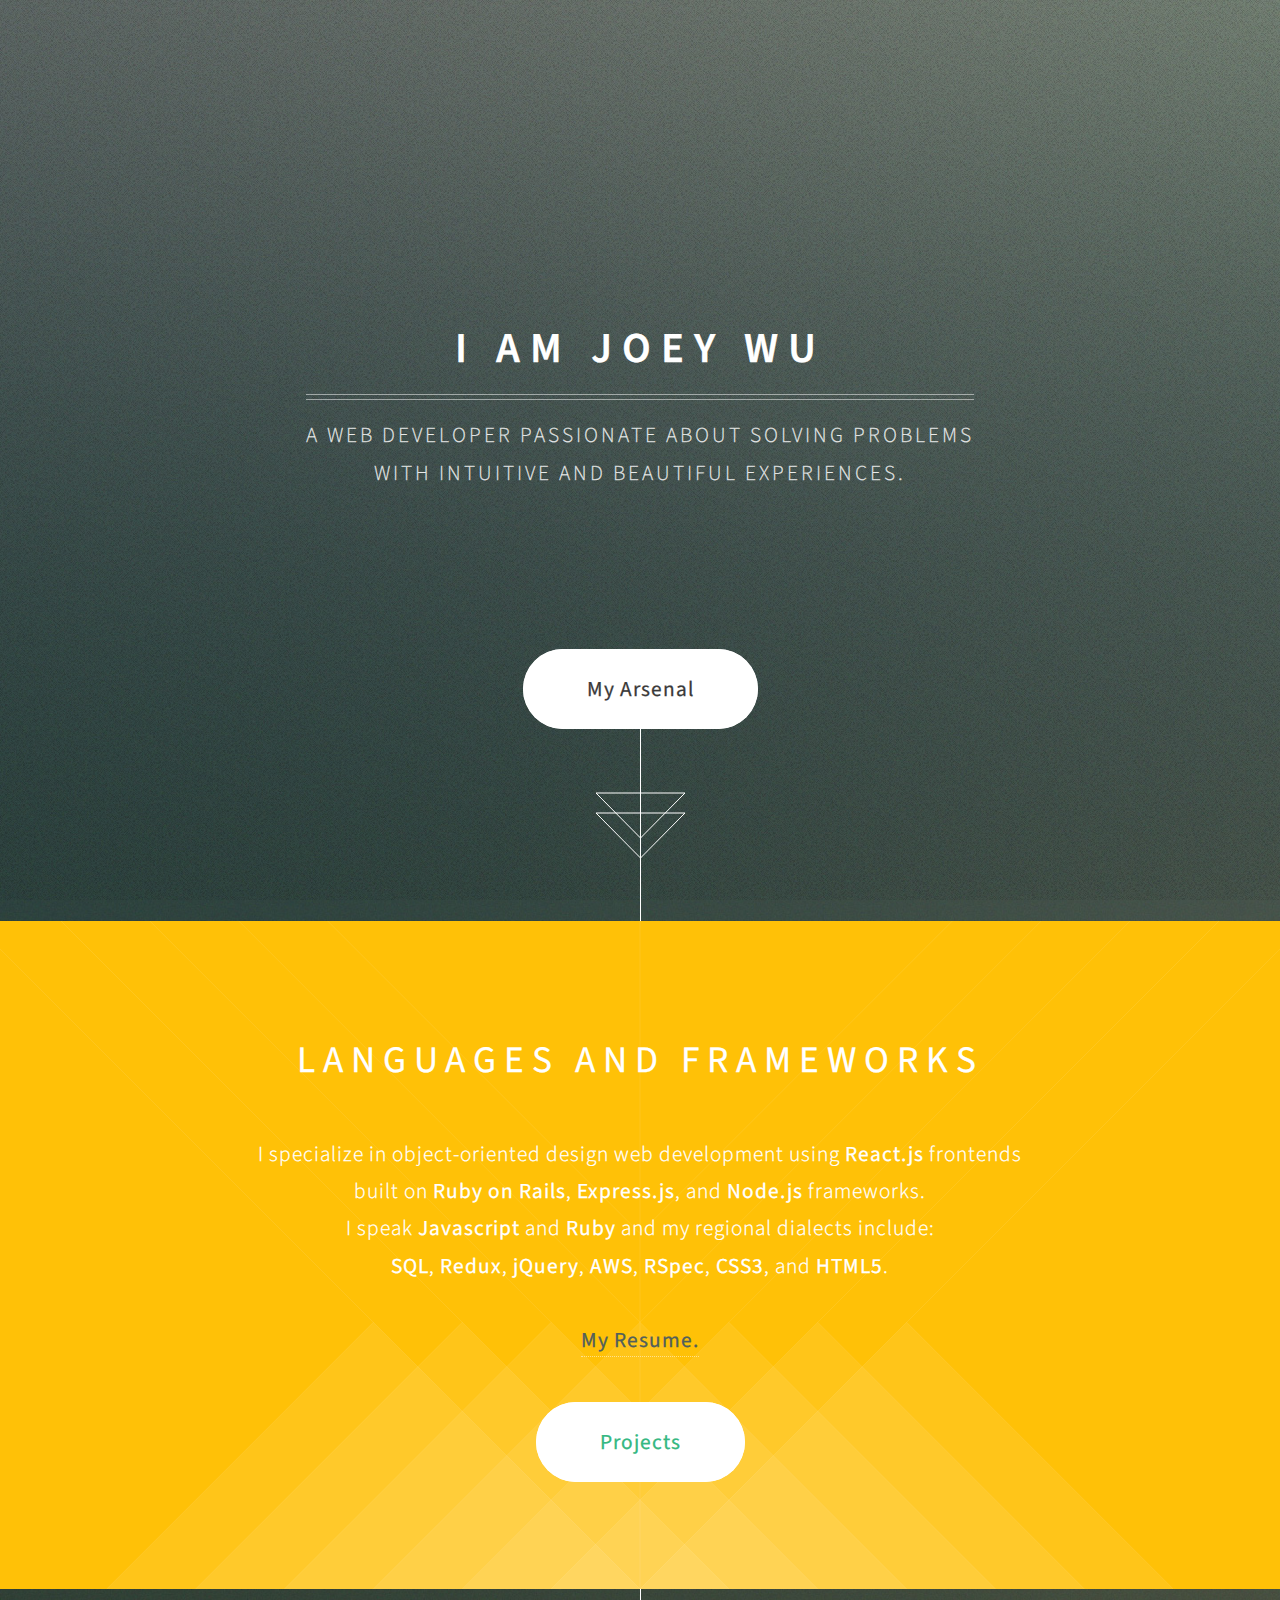
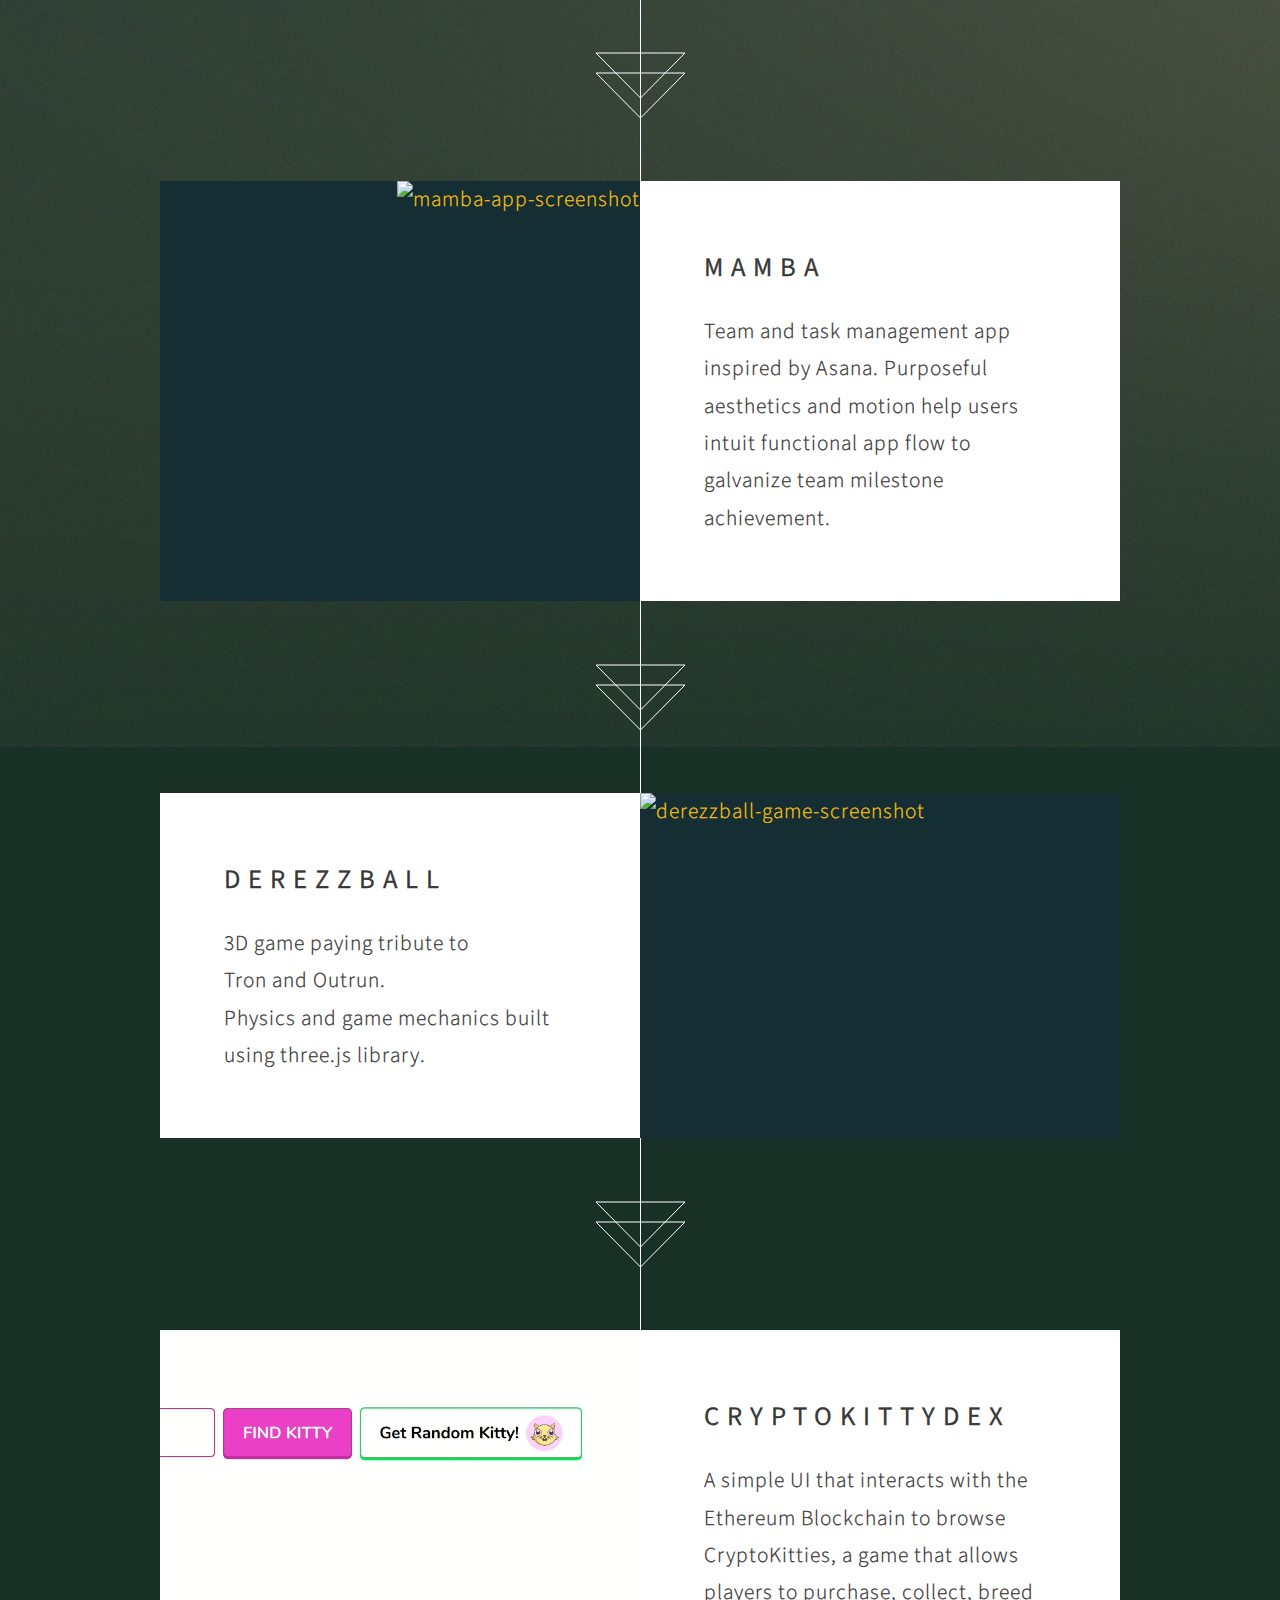
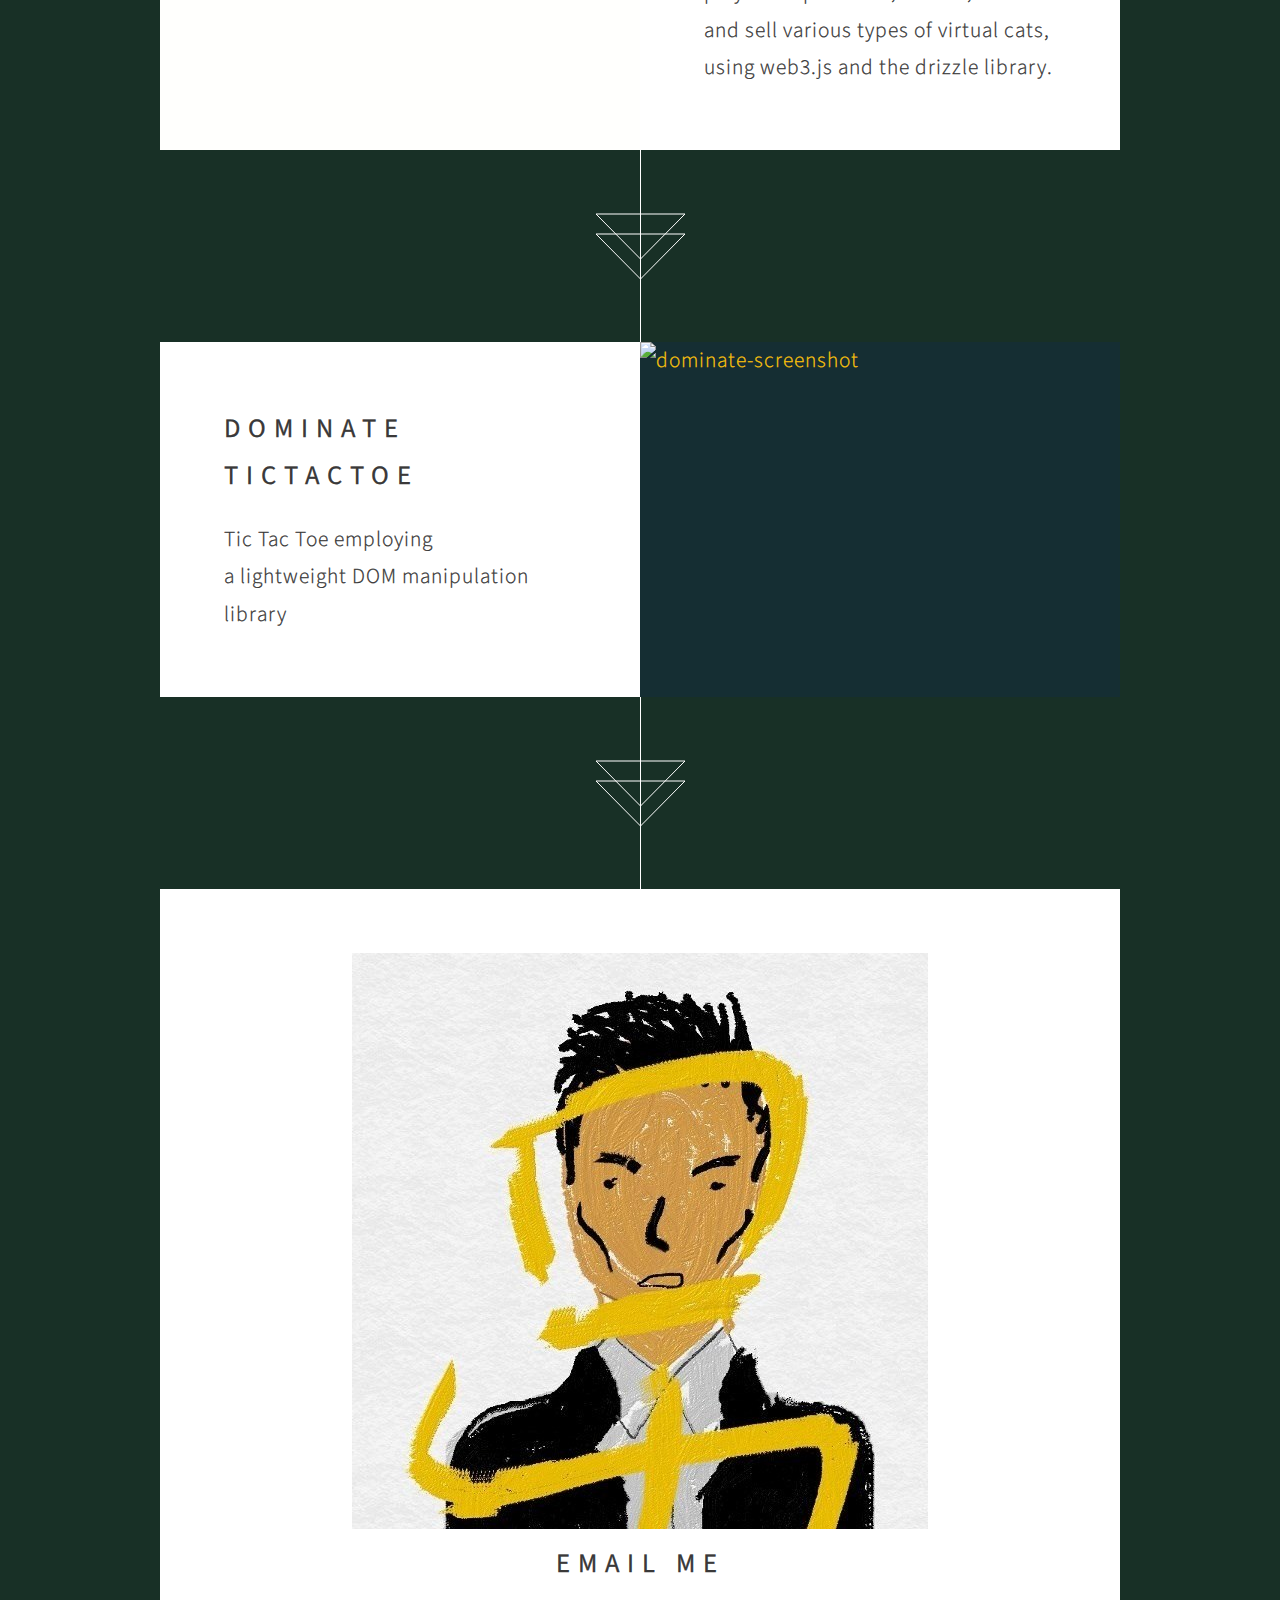
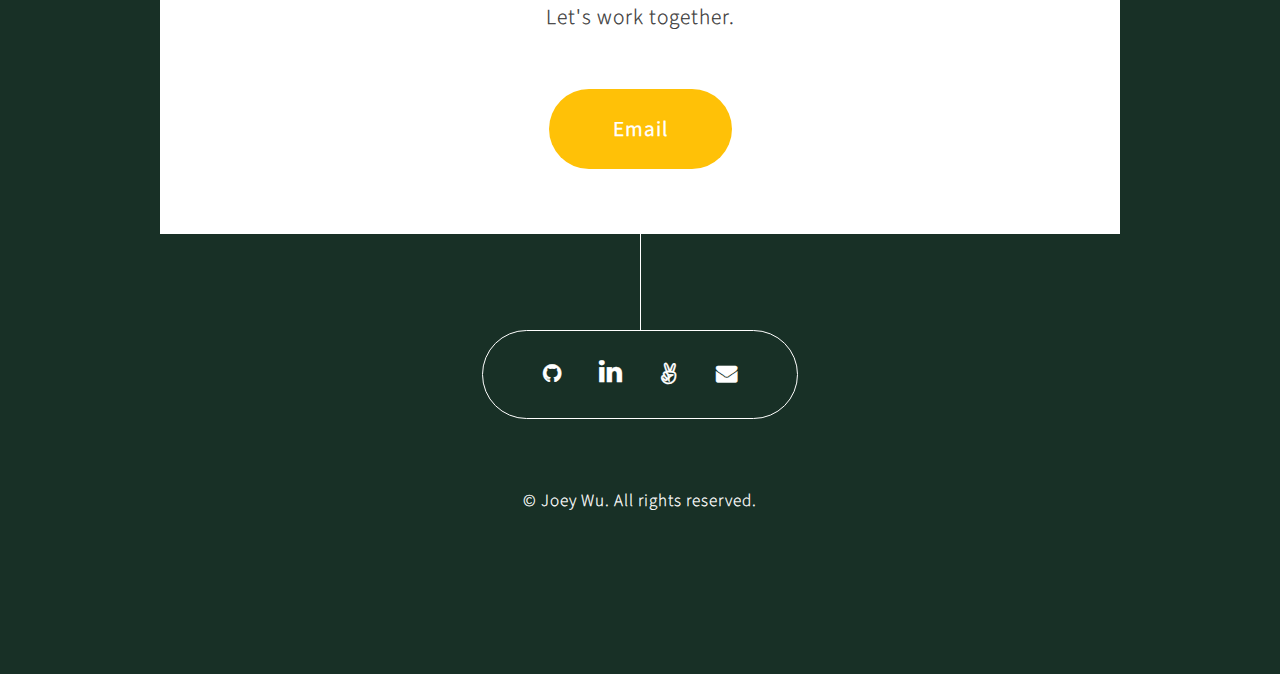
==== commit 68d31611: "edited cryptokittydex text" ====
--- a/index.html
+++ b/index.html
@@ -75,7 +75,7 @@
 					<header>
 						<h2>CryptoKittyDex</h2>
 					</header>
-					<p>CryptoKittyDex is a simple UI that interacts with the Ethereum Blockchain to browse CryptoKitties, a game that allows players to purchase, collect, breed and sell various types of virtual cats, using web3.js and the drizzle library. </p>
+					<p>A simple UI that interacts with the Ethereum Blockchain to browse CryptoKitties, a game that allows players to purchase, collect, breed and sell various types of virtual cats, using web3.js and the drizzle library. </p>
 				</div>
 			</article>
 
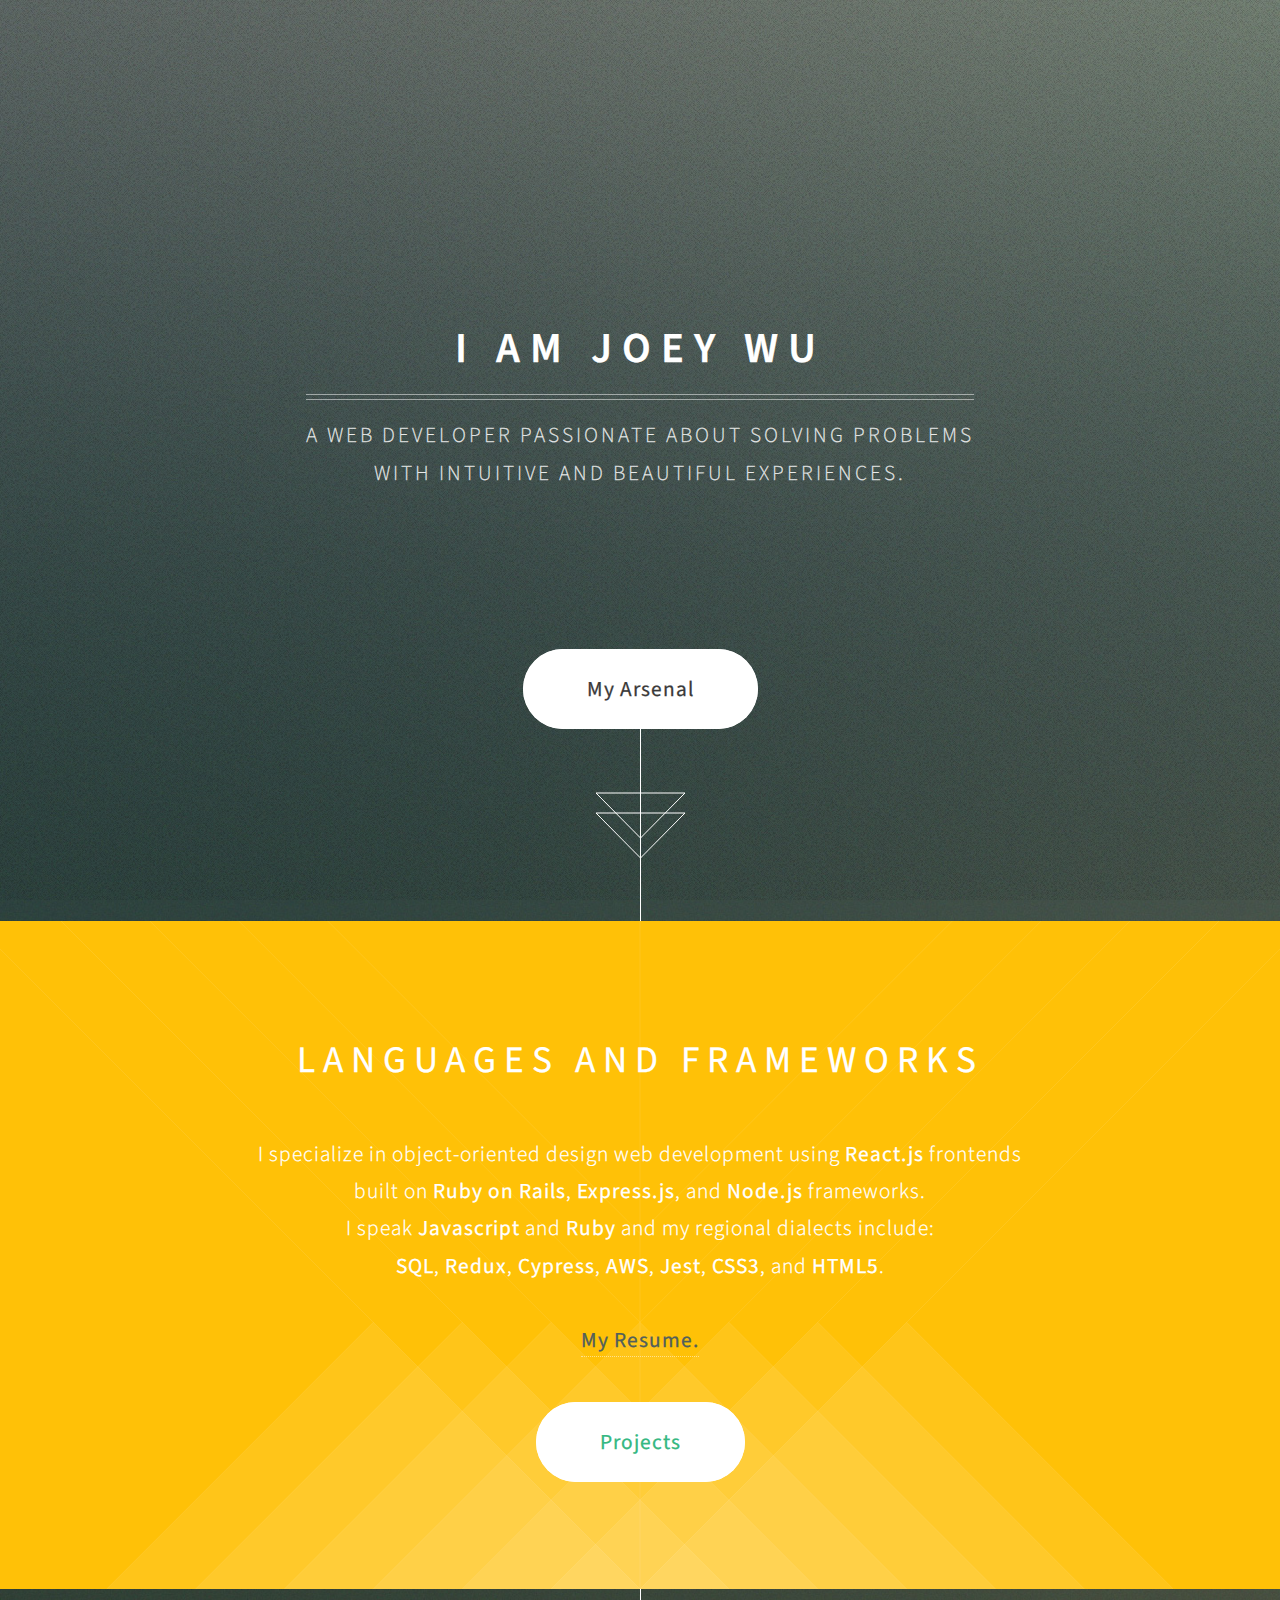
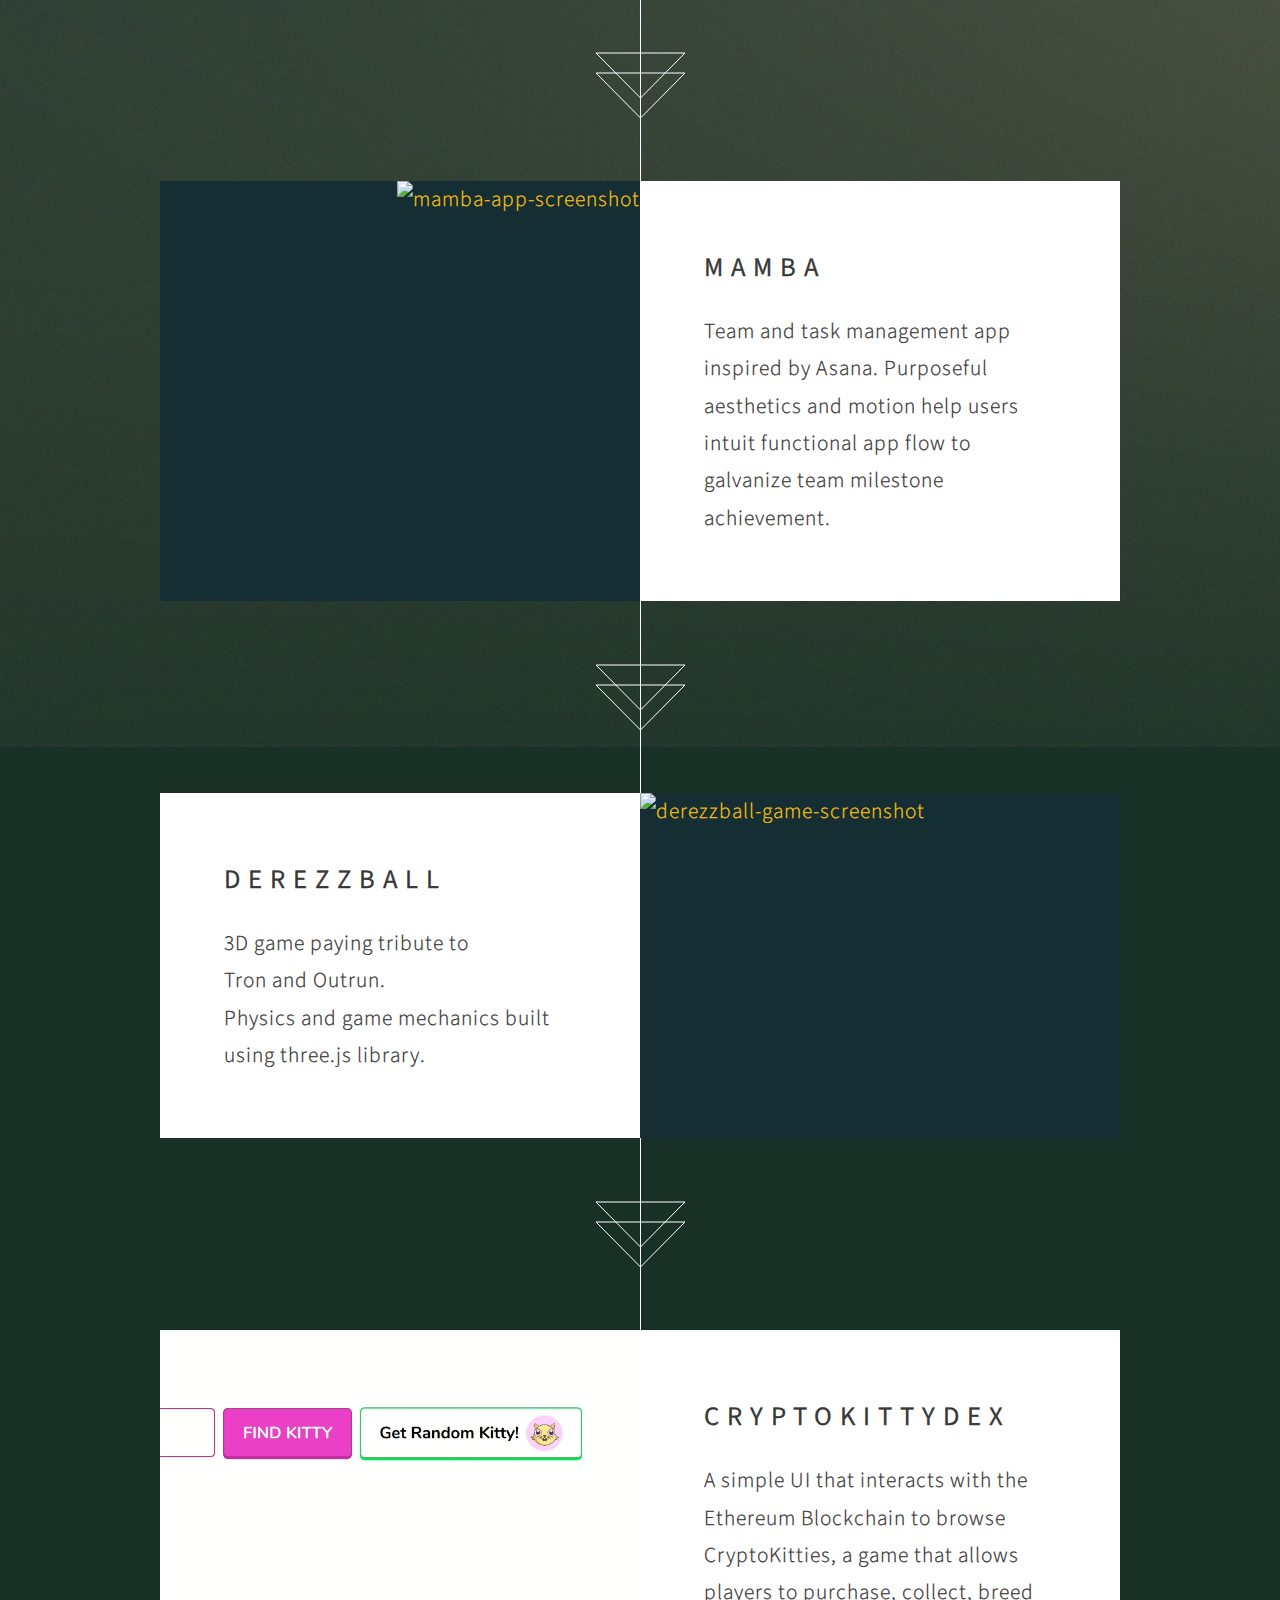
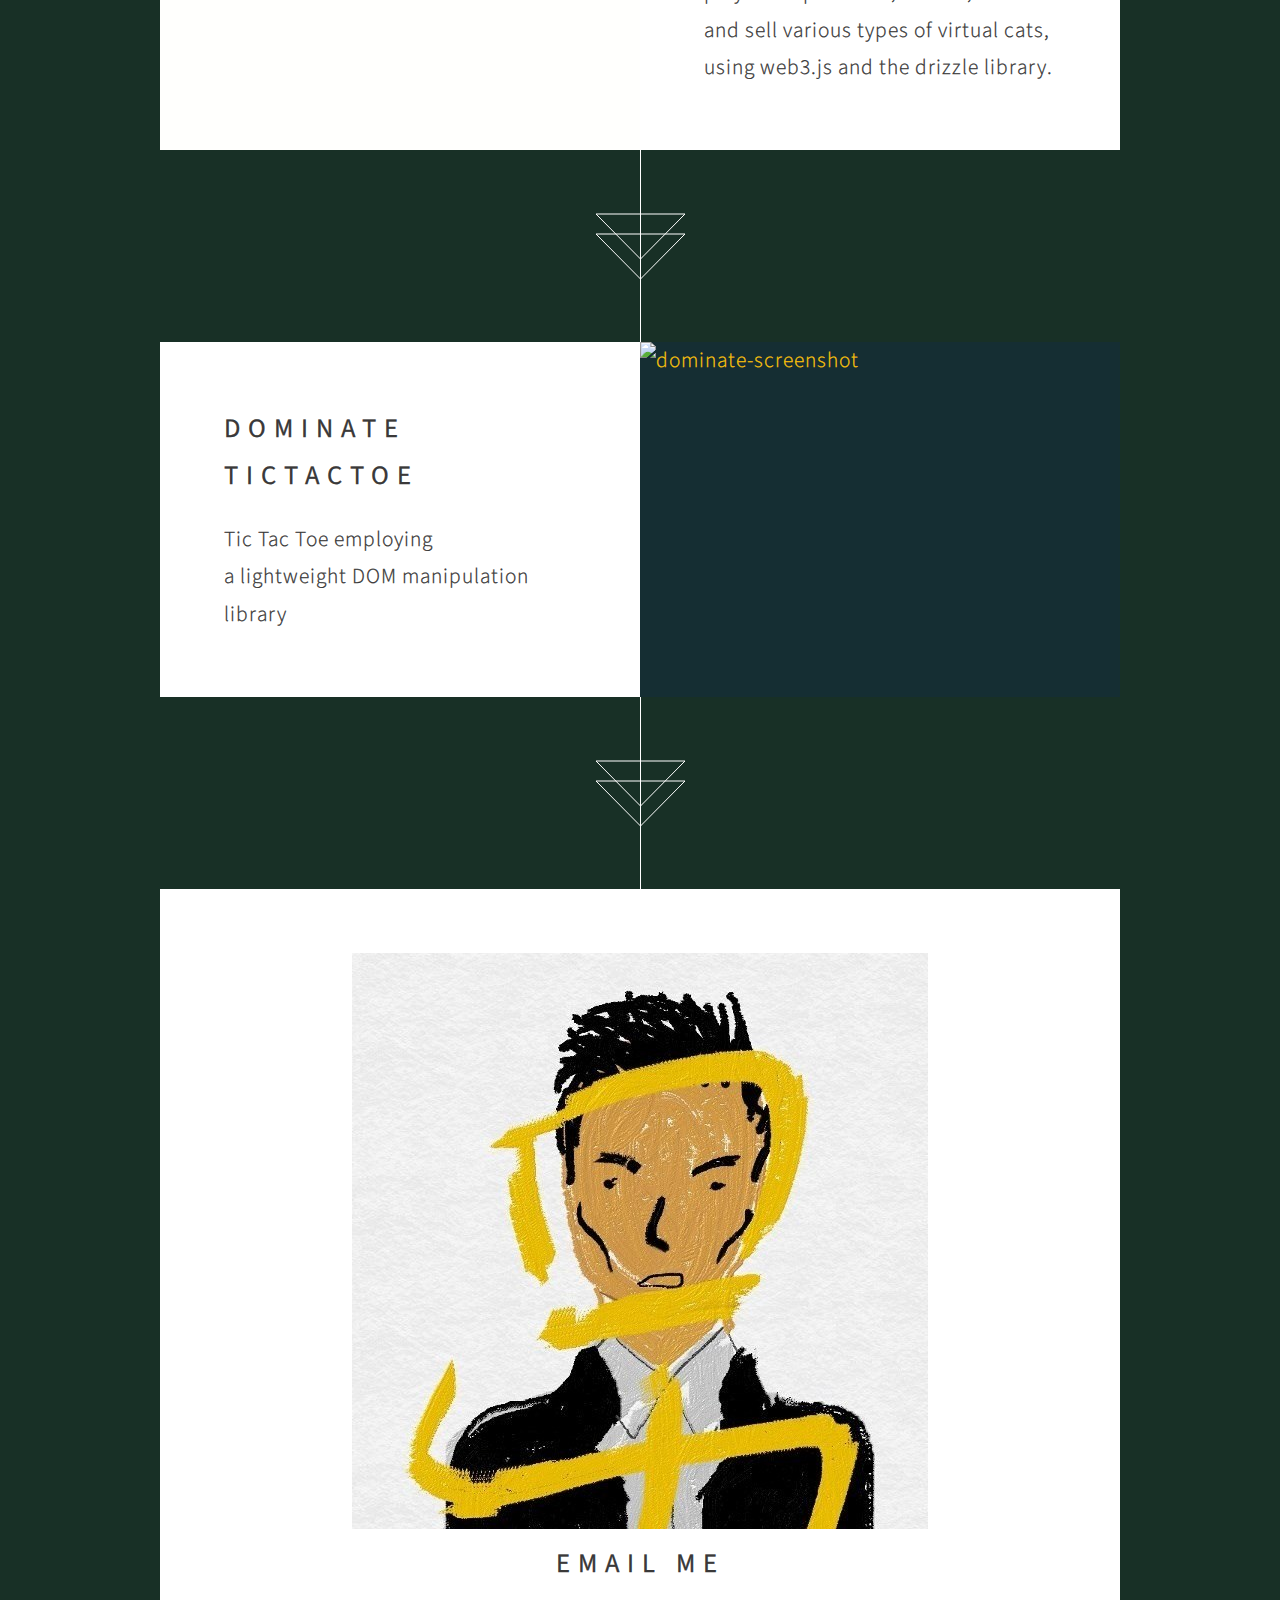
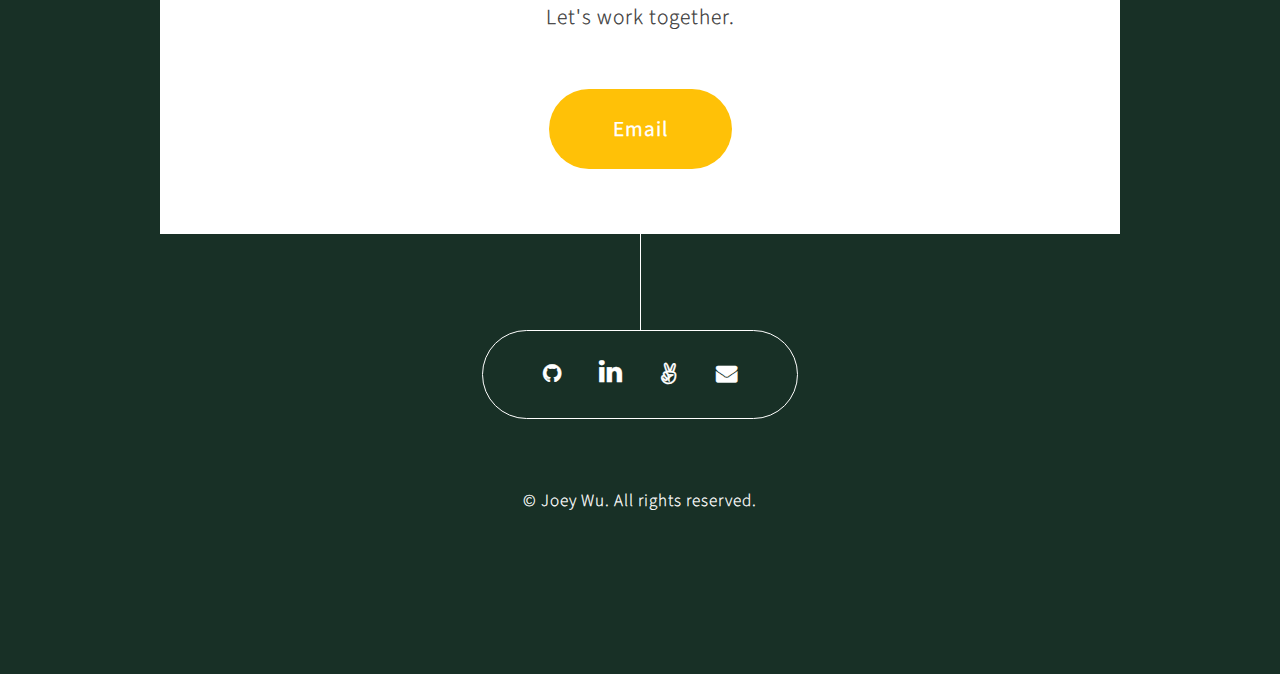
==== commit fc8970bc: "change skills" ====
--- a/index.html
+++ b/index.html
@@ -1,97 +1,135 @@
-<!DOCTYPE HTML>
+<!DOCTYPE html>
 <!--
 	Overflow by HTML5 UP
 	html5up.net | @ajlkn
 	Free for personal and commercial use under the CCA 3.0 license (html5up.net/license)
 -->
 <html>
-	<head>
-		<title>joey wu</title>
-    <link rel="shortcut icon" type="image/png" href="./images/jw.png"/>
-		<meta charset="utf-8" />
-		<meta name="viewport" content="width=device-width, initial-scale=1" />
-		<!--[if lte IE 8]><script src="assets/js/ie/html5shiv.js"></script><![endif]-->
-		<link rel="stylesheet" href="assets/css/main.css" />
-		<!--[if lte IE 8]><link rel="stylesheet" href="assets/css/ie8.css" /><![endif]-->
-	</head>
-	<body>
-
-		<!-- Header -->
-			<section id="header">
-				<header>
-					<h1 class="joey-wu"><div class="i">I</div> <div class="am">am</div> <div class="joey">Joey</div> <div class="wu">Wu</div></h1>
-					<p>A web developer passionate about solving problems <br/> with intuitive and beautiful experiences.</p>
-				</header>
-				<footer>
-					<a href="#banner" class="button style2 scrolly-middle">My Arsenal</a>
-				</footer>
-			</section>
-
-		<!-- Banner -->
-			<section id="banner">
-				<header>
-					<h2>Languages and Frameworks</h2>
-				</header>
-				<p>I specialize in object-oriented design web development using <strong>React.js</strong> frontends
-					<br/> built on <strong>Ruby on Rails</strong>, <strong>Express.js</strong>, and <strong>Node.js</strong> frameworks.
-					<br/> I speak <strong>Javascript</strong> and <strong>Ruby</strong> and my regional dialects include:
-					<br/> <strong>SQL</strong>, <strong>Redux</strong>, <strong>jQuery</strong>, <strong>AWS</strong>, <strong>RSpec</strong>,
-					<strong>CSS3</strong>, and
-					<strong>HTML5</strong>.
-        <br/><br/><strong><a href="./assets/docs/JoeyWuResume.pdf">My Resume.</a></strong></p>
-				<footer>
-					<a href="#first" class="button style2 scrolly">Projects</a>
-				</footer>
-			</section>
-
-		<!-- Feature 1 -->
-			<article id="first" class="container box style1 right">
-				<a href="https://aa-mamba.herokuapp.com/#/" class="image fit"><img src="images/mamba_demo.gif" alt="mamba-app-screenshot" /></a>
-				<div class="inner">
-					<header>
-						<h2>Mamba</h2>
-					</header>
-					<p>Team and task management app inspired by Asana. Purposeful aesthetics and motion help users intuit functional app flow to galvanize team milestone achievement.</p>
-				</div>
-			</article>
-
-		<!-- Feature 2 -->
-			<article class="container box style1 left">
-				<a href="https://www.joey-wu.com/Derezzball/" class="image fit"><img src="images/derezzball.gif" alt="derezzball-game-screenshot" /></a>
-				<div class="inner">
-					<header>
-						<h2>Derezzball</h2>
-					</header>
-					<p>3D game paying tribute to<br/>
-            Tron and Outrun. <br/>
-            Physics and game mechanics built using three.js library.</p>
-				</div>
-			</article>
-
-			<!-- Feature 3 -->
-			<article id="first" class="container box style1 right">
-				<a href="https://github.com/wjoeyu/CryptoKittyDex" class="image fit"><img src="images/kitty_browser.gif" alt="cryptokittydex-app-screenshot" /></a>
-				<div class="inner">
-					<header>
-						<h2>CryptoKittyDex</h2>
-					</header>
-					<p>A simple UI that interacts with the Ethereum Blockchain to browse CryptoKitties, a game that allows players to purchase, collect, breed and sell various types of virtual cats, using web3.js and the drizzle library. </p>
-				</div>
-			</article>
-
-		<!-- Feature 4 -->
-			<article class="container box style1 left">
-				<a href="https://www.joey-wu.com/DOMinate/" class="image fit"><img src="images/dom_ttt.gif" alt="dominate-screenshot" /></a>
-				<div class="inner">
-					<header>
-						<h2>DOMinate TICTACTOE</h2>
-					</header>
-					<p>Tic Tac Toe employing<br/>a lightweight DOM manipulation library</p>
-				</div>
-			</article>
-
-		<!-- Portfolio -->
-			<!-- <article class="container box style2">
+  <head>
+    <title>joey wu</title>
+    <link rel="shortcut icon" type="image/png" href="./images/jw.png" />
+    <meta charset="utf-8" />
+    <meta name="viewport" content="width=device-width, initial-scale=1" />
+    <!--[if lte IE 8
+      ]><script src="assets/js/ie/html5shiv.js"></script
+    ><![endif]-->
+    <link rel="stylesheet" href="assets/css/main.css" />
+    <!--[if lte IE 8
+      ]><link rel="stylesheet" href="assets/css/ie8.css"
+    /><![endif]-->
+  </head>
+  <body>
+    <!-- Header -->
+    <section id="header">
+      <header>
+        <h1 class="joey-wu">
+          <div class="i">I</div>
+          <div class="am">am</div>
+          <div class="joey">Joey</div>
+          <div class="wu">Wu</div>
+        </h1>
+        <p>
+          A web developer passionate about solving problems <br />
+          with intuitive and beautiful experiences.
+        </p>
+      </header>
+      <footer>
+        <a href="#banner" class="button style2 scrolly-middle">My Arsenal</a>
+      </footer>
+    </section>
+
+    <!-- Banner -->
+    <section id="banner">
+      <header>
+        <h2>Languages and Frameworks</h2>
+      </header>
+      <p>
+        I specialize in object-oriented design web development using
+        <strong>React.js</strong> frontends <br />
+        built on <strong>Ruby on Rails</strong>, <strong>Express.js</strong>,
+        and <strong>Node.js</strong> frameworks. <br />
+        I speak <strong>Javascript</strong> and <strong>Ruby</strong> and my
+        regional dialects include: <br />
+        <strong>SQL</strong>, <strong>Redux</strong>, <strong>Cypress</strong>,
+        <strong>AWS</strong>, <strong>Jest</strong>, <strong>CSS3</strong>, and
+        <strong>HTML5</strong>. <br /><br /><strong>
+          <a href="https://www.cakeresume.com/joey-wu-13acab">My Resume.</a>
+        </strong>
+      </p>
+      <footer>
+        <a href="#first" class="button style2 scrolly">Projects</a>
+      </footer>
+    </section>
+
+    <!-- Feature 1 -->
+    <article id="first" class="container box style1 right">
+      <a href="https://github.com/wjoeyu/mamba" class="image fit"
+        ><img src="images/mamba_demo.gif" alt="mamba-app-screenshot"
+      /></a>
+      <div class="inner">
+        <header>
+          <h2>Mamba</h2>
+        </header>
+        <p>
+          Team and task management app inspired by Asana. Purposeful aesthetics
+          and motion help users intuit functional app flow to galvanize team
+          milestone achievement.
+        </p>
+      </div>
+    </article>
+
+    <!-- Feature 2 -->
+    <article class="container box style1 left">
+      <a href="https://www.joey-wu.com/Derezzball/" class="image fit"
+        ><img src="images/derezzball.gif" alt="derezzball-game-screenshot"
+      /></a>
+      <div class="inner">
+        <header>
+          <h2>Derezzball</h2>
+        </header>
+        <p>
+          3D game paying tribute to<br />
+          Tron and Outrun. <br />
+          Physics and game mechanics built using three.js library.
+        </p>
+      </div>
+    </article>
+
+    <!-- Feature 3 -->
+    <article id="first" class="container box style1 right">
+      <a href="https://github.com/wjoeyu/CryptoKittyDex" class="image fit"
+        ><img
+          src="images/kitty_browser.gif"
+          alt="cryptokittydex-app-screenshot"
+      /></a>
+      <div class="inner">
+        <header>
+          <h2>CryptoKittyDex</h2>
+        </header>
+        <p>
+          A simple UI that interacts with the Ethereum Blockchain to browse
+          CryptoKitties, a game that allows players to purchase, collect, breed
+          and sell various types of virtual cats, using web3.js and the drizzle
+          library.
+        </p>
+      </div>
+    </article>
+
+    <!-- Feature 4 -->
+    <article class="container box style1 left">
+      <a href="https://www.joey-wu.com/DOMinate/" class="image fit"
+        ><img src="images/dom_ttt.gif" alt="dominate-screenshot"
+      /></a>
+      <div class="inner">
+        <header>
+          <h2>DOMinate TICTACTOE</h2>
+        </header>
+        <p>Tic Tac Toe employing<br />a lightweight DOM manipulation library</p>
+      </div>
+    </article>
+
+    <!-- Portfolio -->
+    <!-- <article class="container box style2">
 				<header>
 					<h2>Magnis parturient</h2>
 					<p>Justo phasellus et aenean dignissim<br />
@@ -113,32 +151,36 @@
 				</div>
 			</article> -->
 
-		<!-- Contact -->
-			<article class="container box style3">
-				<header>
-          <img class="profile-pic" src="./images/profilePic.jpg" alt="joey-wu-profile-pic">
-
-					<h2>Email me</h2>
-					<p>Let's work together.</p>
-				</header>
-				<form method="post" action="mailto:wjoeyu@gmail.com">
-					<div class="row 50%">
-						<!-- <div class="6u 12u$(mobile)"><input type="text" class="text" name="name" placeholder="Name" /></div>
+    <!-- Contact -->
+    <article class="container box style3">
+      <header>
+        <img
+          class="profile-pic"
+          src="./images/profilePic.jpg"
+          alt="joey-wu-profile-pic"
+        />
+
+        <h2>Email me</h2>
+        <p>Let's work together.</p>
+      </header>
+      <form method="post" action="mailto:wjoeyu@gmail.com">
+        <div class="row 50%">
+          <!-- <div class="6u 12u$(mobile)"><input type="text" class="text" name="name" placeholder="Name" /></div>
 						<div class="6u$ 12u$(mobile)"><input type="text" class="text" name="email" placeholder="Email" /></div>
 						<div class="12u$">
 							<textarea name="message" placeholder="Message"></textarea>
 						</div> -->
-						<div class="12u$">
-							<ul class="actions">
-								<li><input type="submit" value="Email" /></li>
-							</ul>
-						</div>
-					</div>
-				</form>
-			</article>
-
-		<!-- Generic -->
-		<!--
+          <div class="12u$">
+            <ul class="actions">
+              <li><input type="submit" value="Email" /></li>
+            </ul>
+          </div>
+        </div>
+      </form>
+    </article>
+
+    <!-- Generic -->
+    <!--
 			<article class="container box style3">
 				<header>
 					<h2>Generic Box</h2>
@@ -294,28 +336,48 @@
 			</article>
 		-->
 
-		<section id="footer">
-			<ul class="icons">
-				<li><a href="https://github.com/wjoeyu" class="fa fa-github" aria-hidden="true"><span class="label"></span></a></li>
-				<li><a href="https://www.linkedin.com/in/wjoeyu/" class="icon fa-linkedin"><span class="label">LinkedIn</span></a></li>
-				<li><a href="https://angel.co/joey-wu-3" class="fa fa-angellist"><span class="label"></span></a></li>
-				<li><a href="mailto:wjoeyu@gmail.com" class="fa fa-envelope"><span class="label"></span></a></li>
-			</ul>
-			<div class="copyright">
-				<ul class="menu">
-					<li>&copy; Joey Wu. All rights reserved.</li>
-				</ul>
-			</div>
-		</section>
-
-		<!-- Scripts -->
-			<script src="assets/js/jquery.min.js"></script>
-			<script src="assets/js/jquery.scrolly.min.js"></script>
-			<script src="assets/js/jquery.poptrox.min.js"></script>
-			<script src="assets/js/skel.min.js"></script>
-			<script src="assets/js/util.js"></script>
-			<!--[if lte IE 8]><script src="assets/js/ie/respond.min.js"></script><![endif]-->
-			<script src="assets/js/main.js"></script>
-
-	</body>
+    <section id="footer">
+      <ul class="icons">
+        <li>
+          <a
+            href="https://github.com/wjoeyu"
+            class="fa fa-github"
+            aria-hidden="true"
+            ><span class="label"></span
+          ></a>
+        </li>
+        <li>
+          <a href="https://www.linkedin.com/in/wjoeyu/" class="icon fa-linkedin"
+            ><span class="label">LinkedIn</span></a
+          >
+        </li>
+        <li>
+          <a href="https://angel.co/joey-wu-3" class="fa fa-angellist"
+            ><span class="label"></span
+          ></a>
+        </li>
+        <li>
+          <a href="mailto:wjoeyu@gmail.com" class="fa fa-envelope"
+            ><span class="label"></span
+          ></a>
+        </li>
+      </ul>
+      <div class="copyright">
+        <ul class="menu">
+          <li>&copy; Joey Wu. All rights reserved.</li>
+        </ul>
+      </div>
+    </section>
+
+    <!-- Scripts -->
+    <script src="assets/js/jquery.min.js"></script>
+    <script src="assets/js/jquery.scrolly.min.js"></script>
+    <script src="assets/js/jquery.poptrox.min.js"></script>
+    <script src="assets/js/skel.min.js"></script>
+    <script src="assets/js/util.js"></script>
+    <!--[if lte IE 8
+      ]><script src="assets/js/ie/respond.min.js"></script
+    ><![endif]-->
+    <script src="assets/js/main.js"></script>
+  </body>
 </html>
